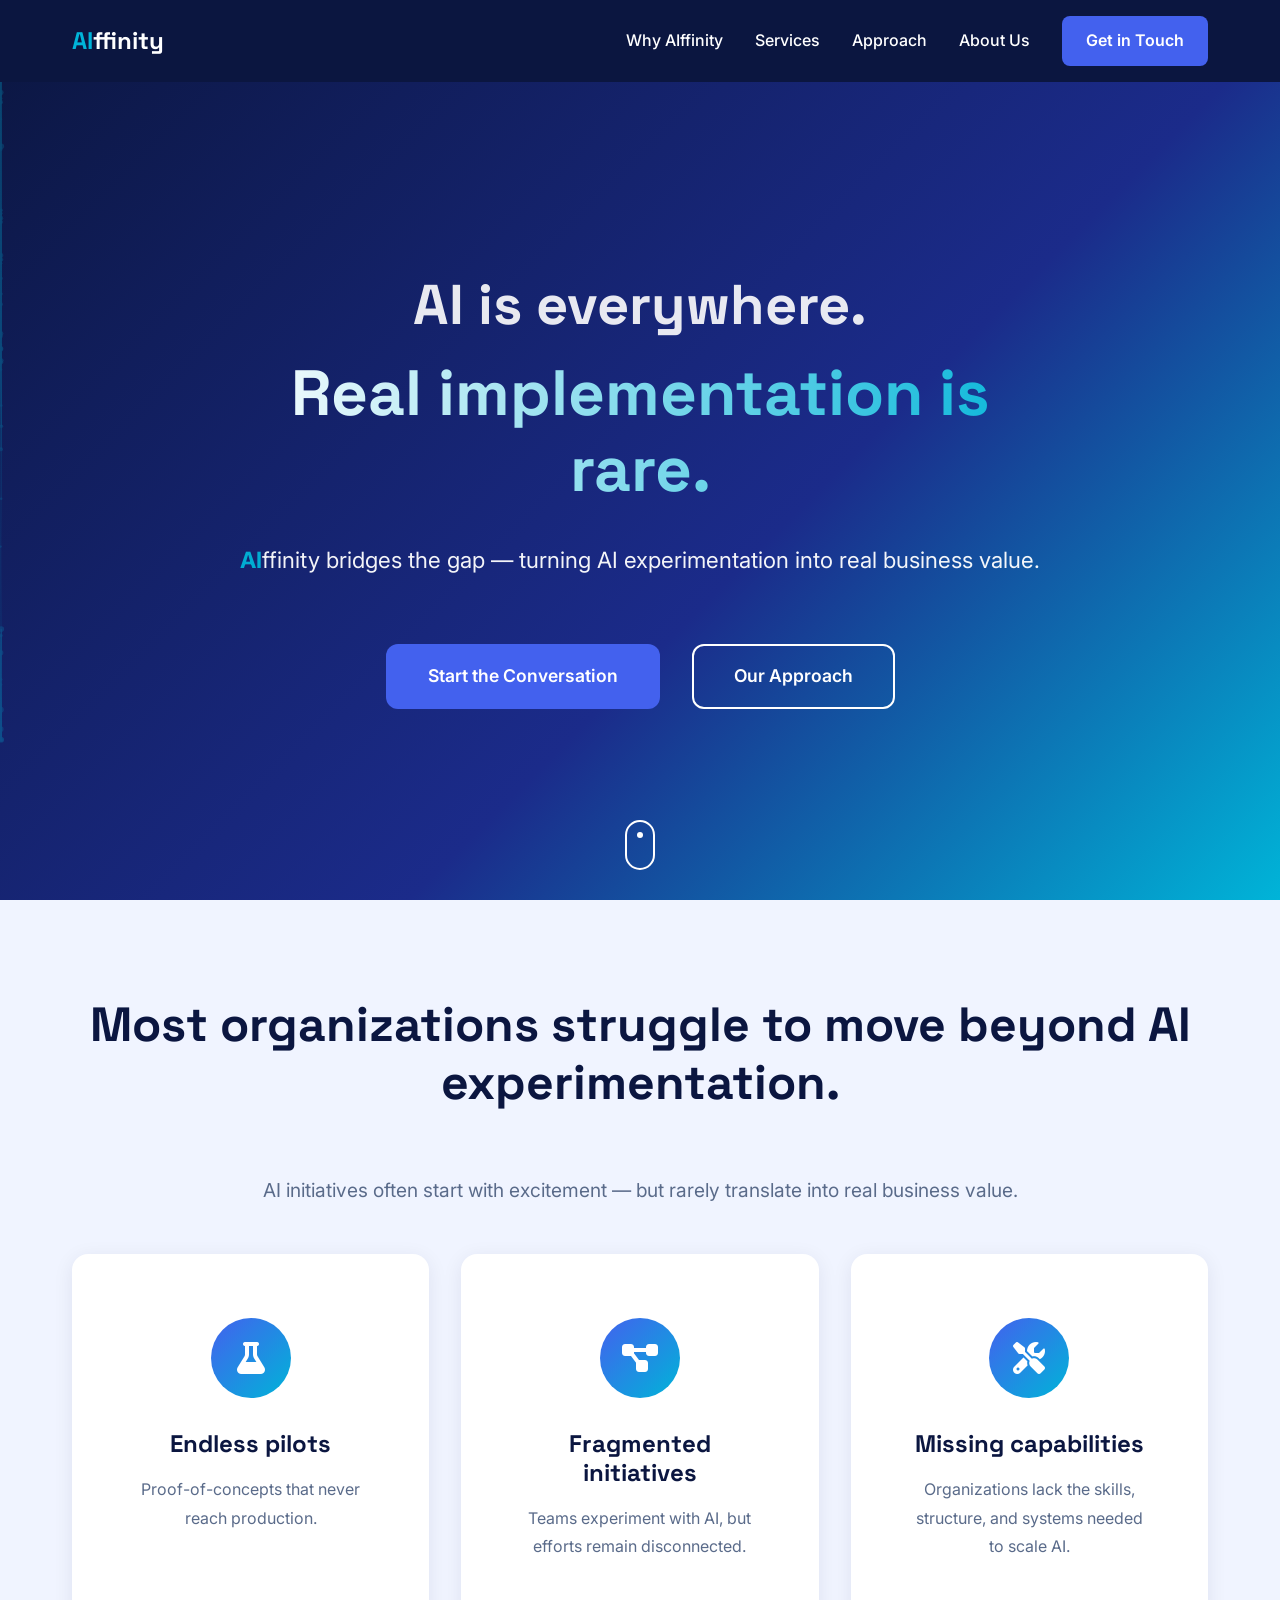
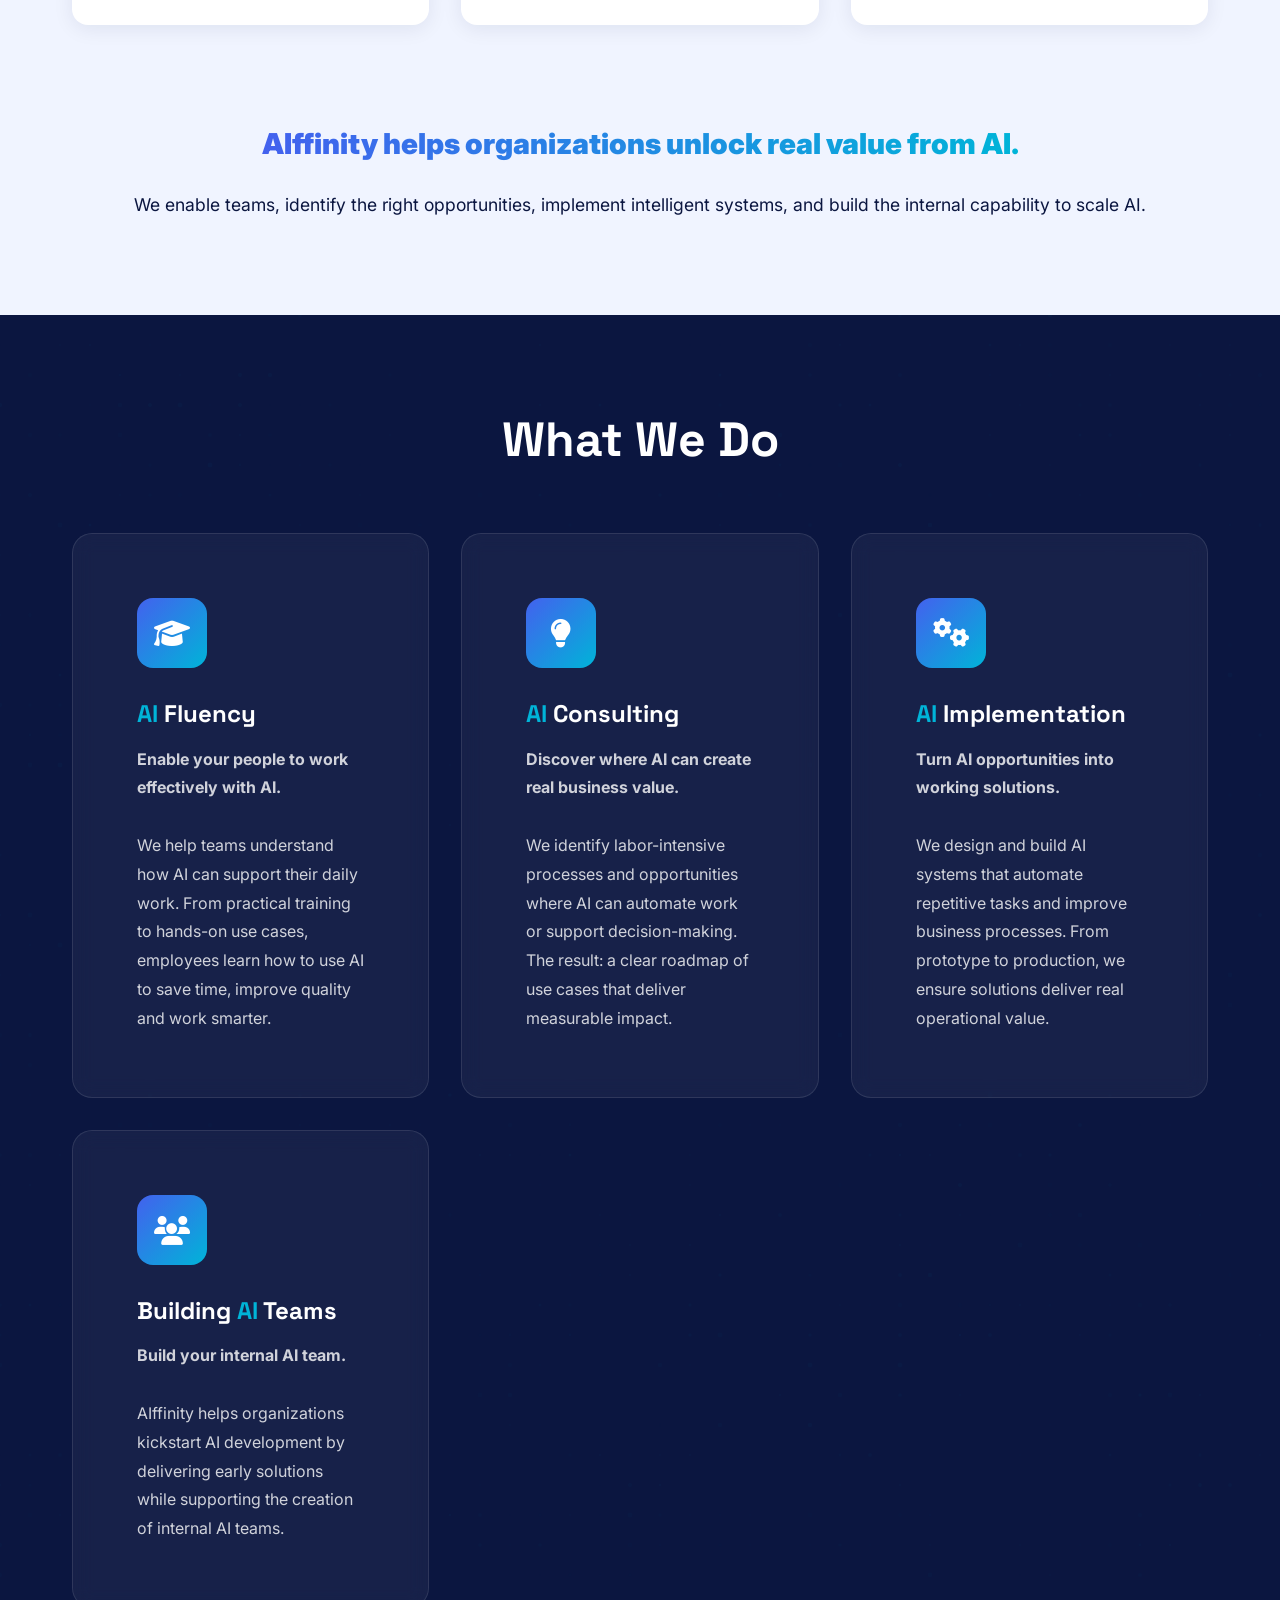
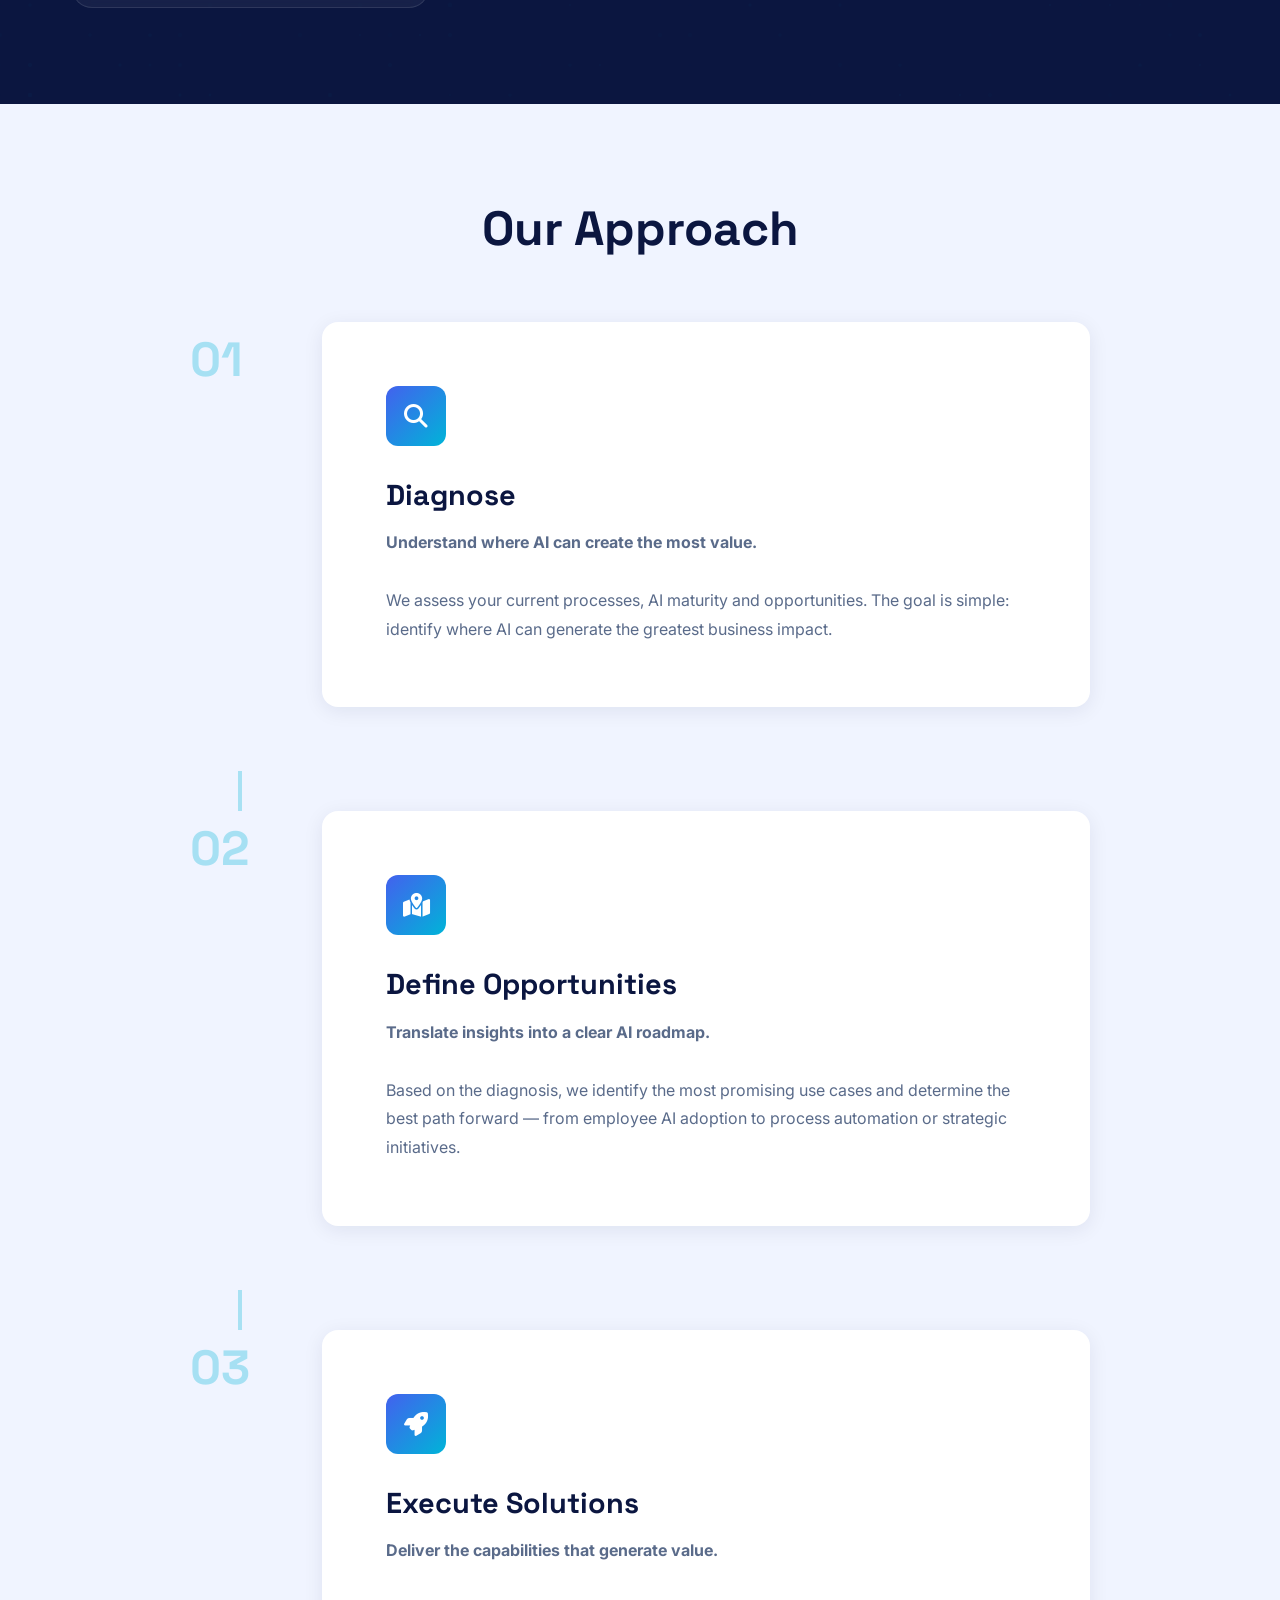
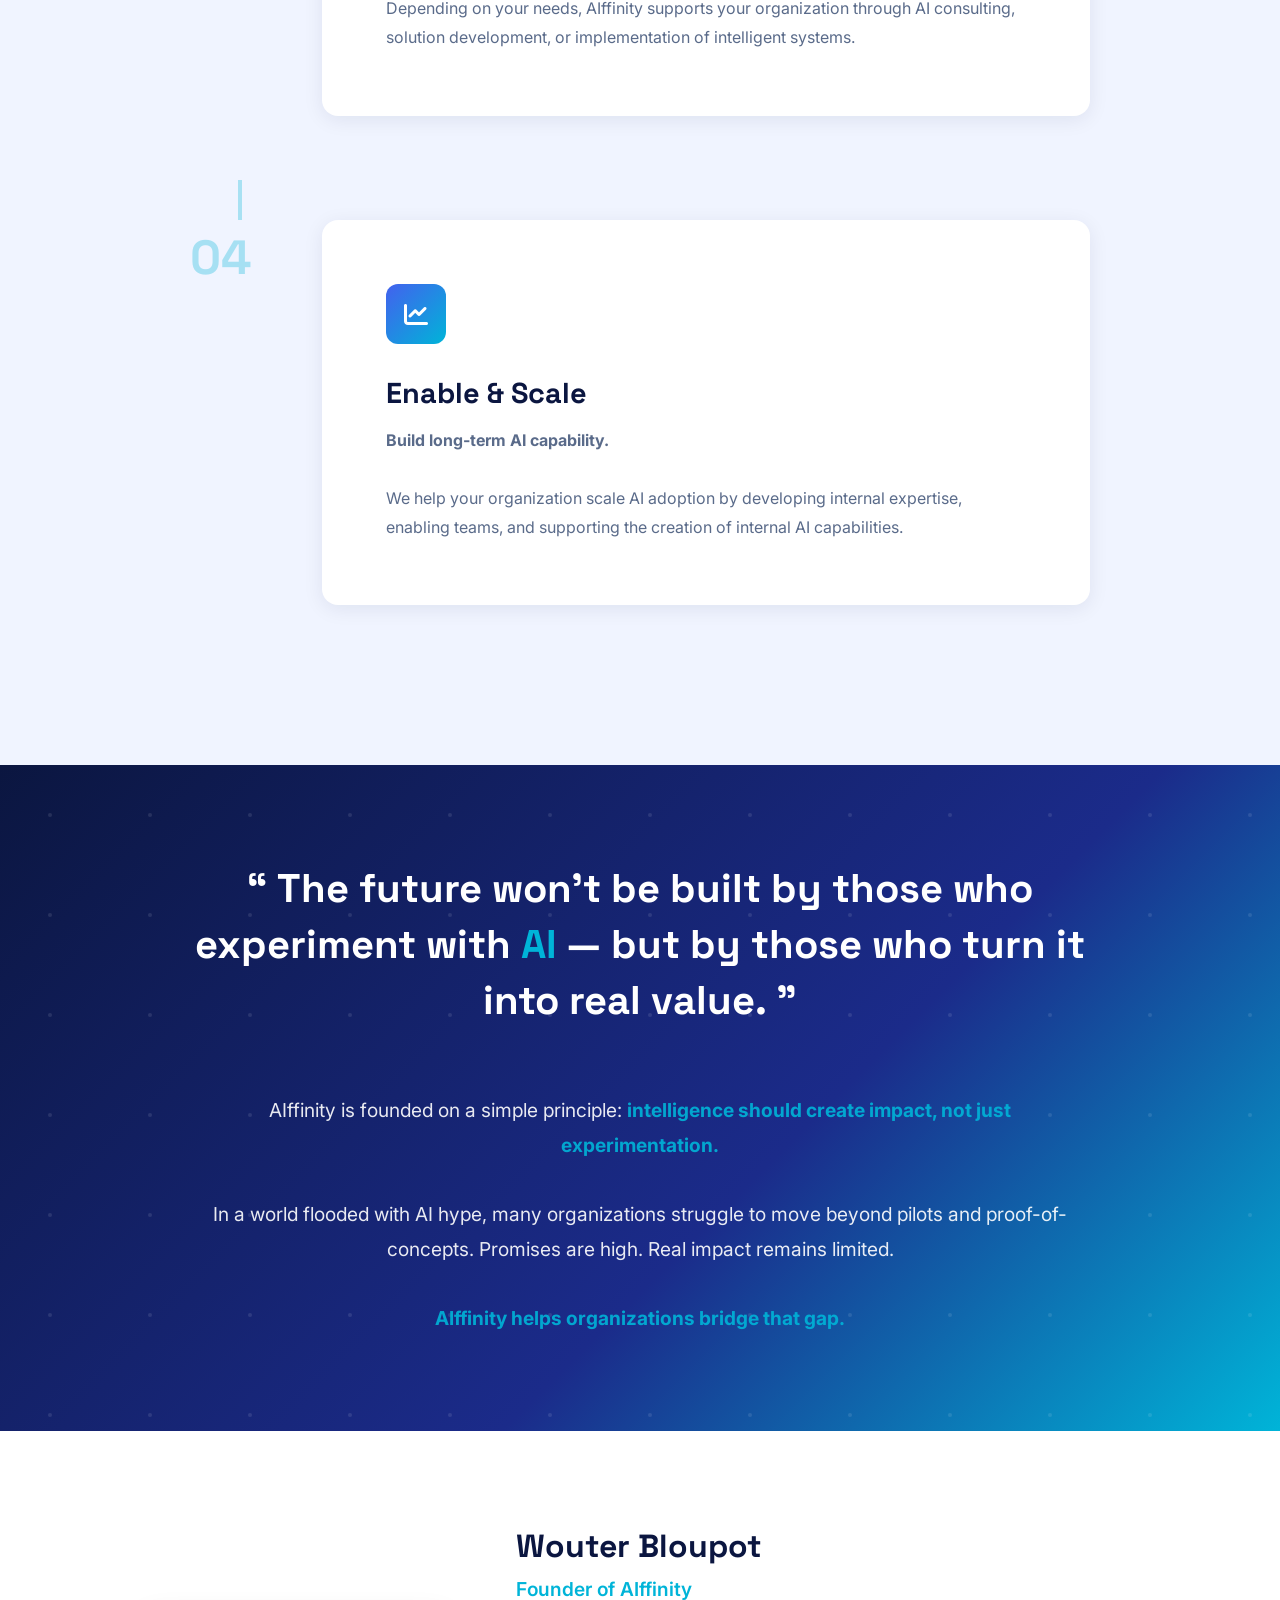
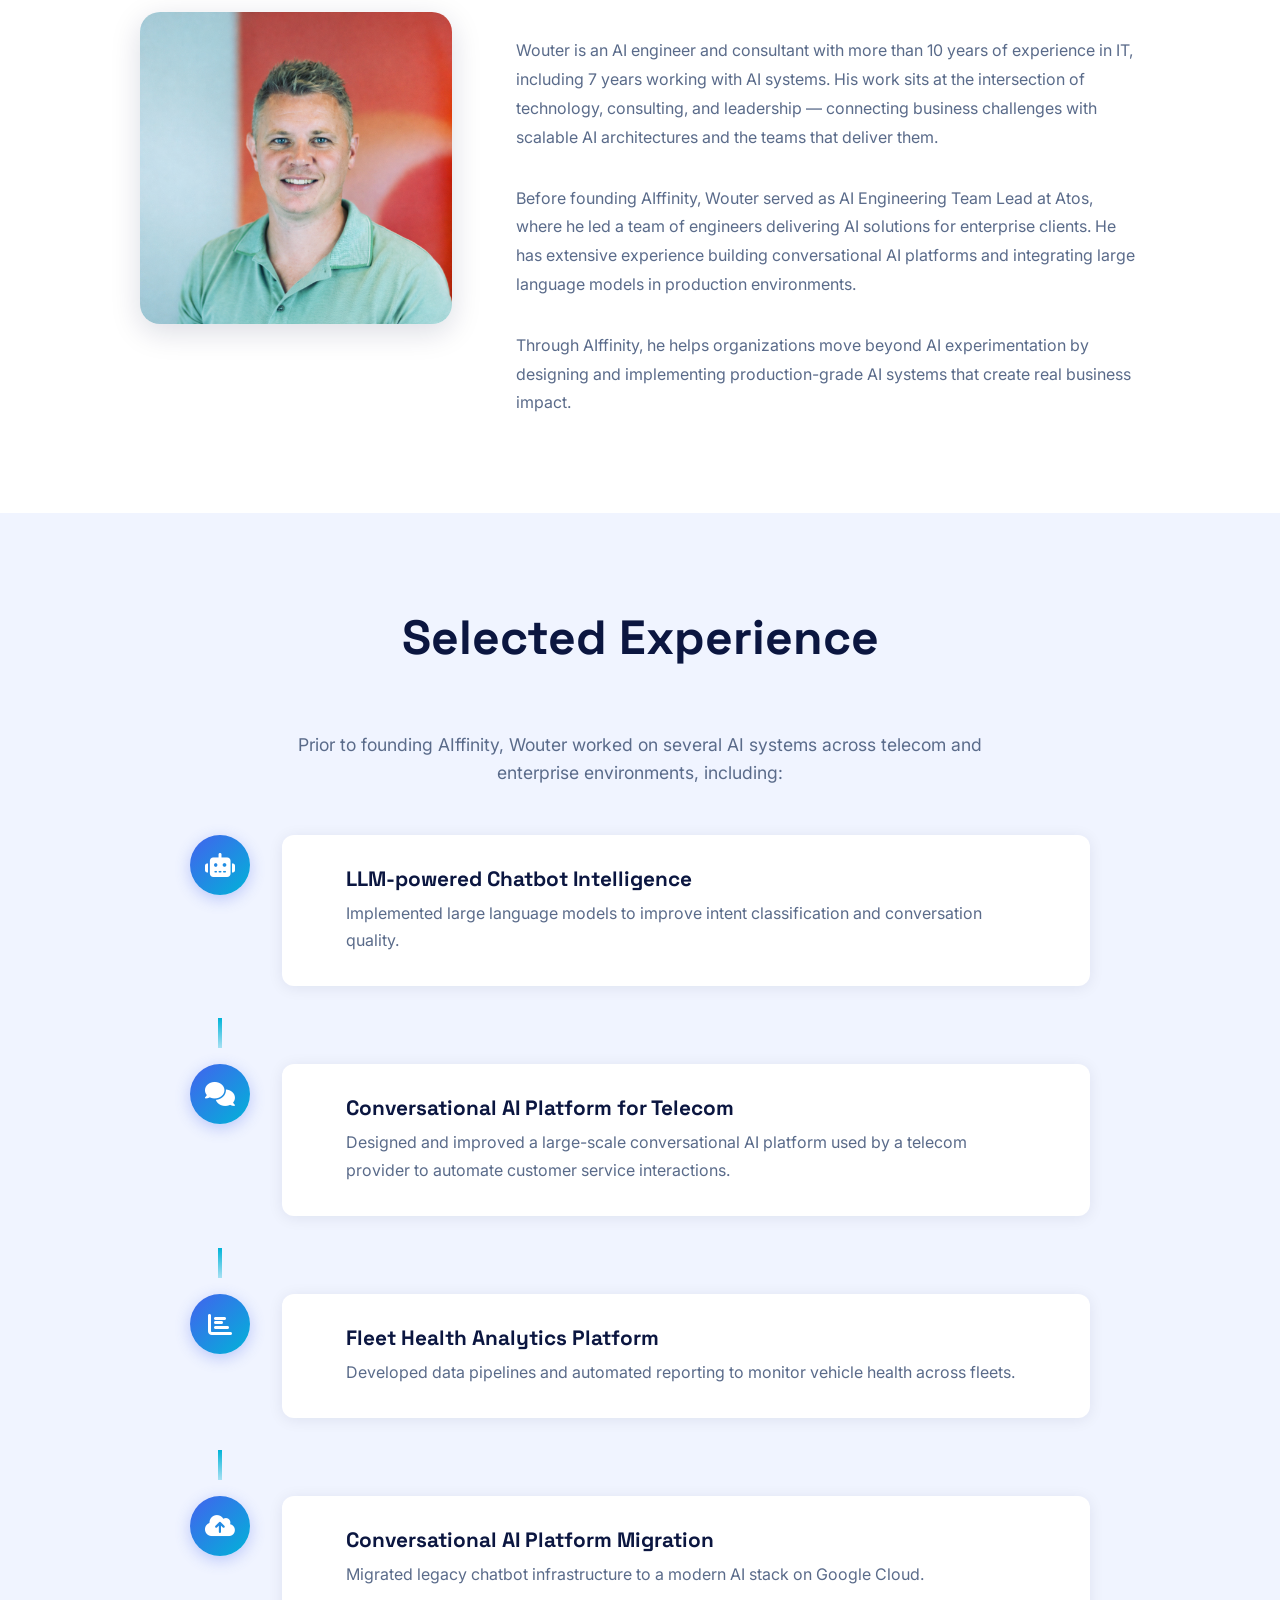
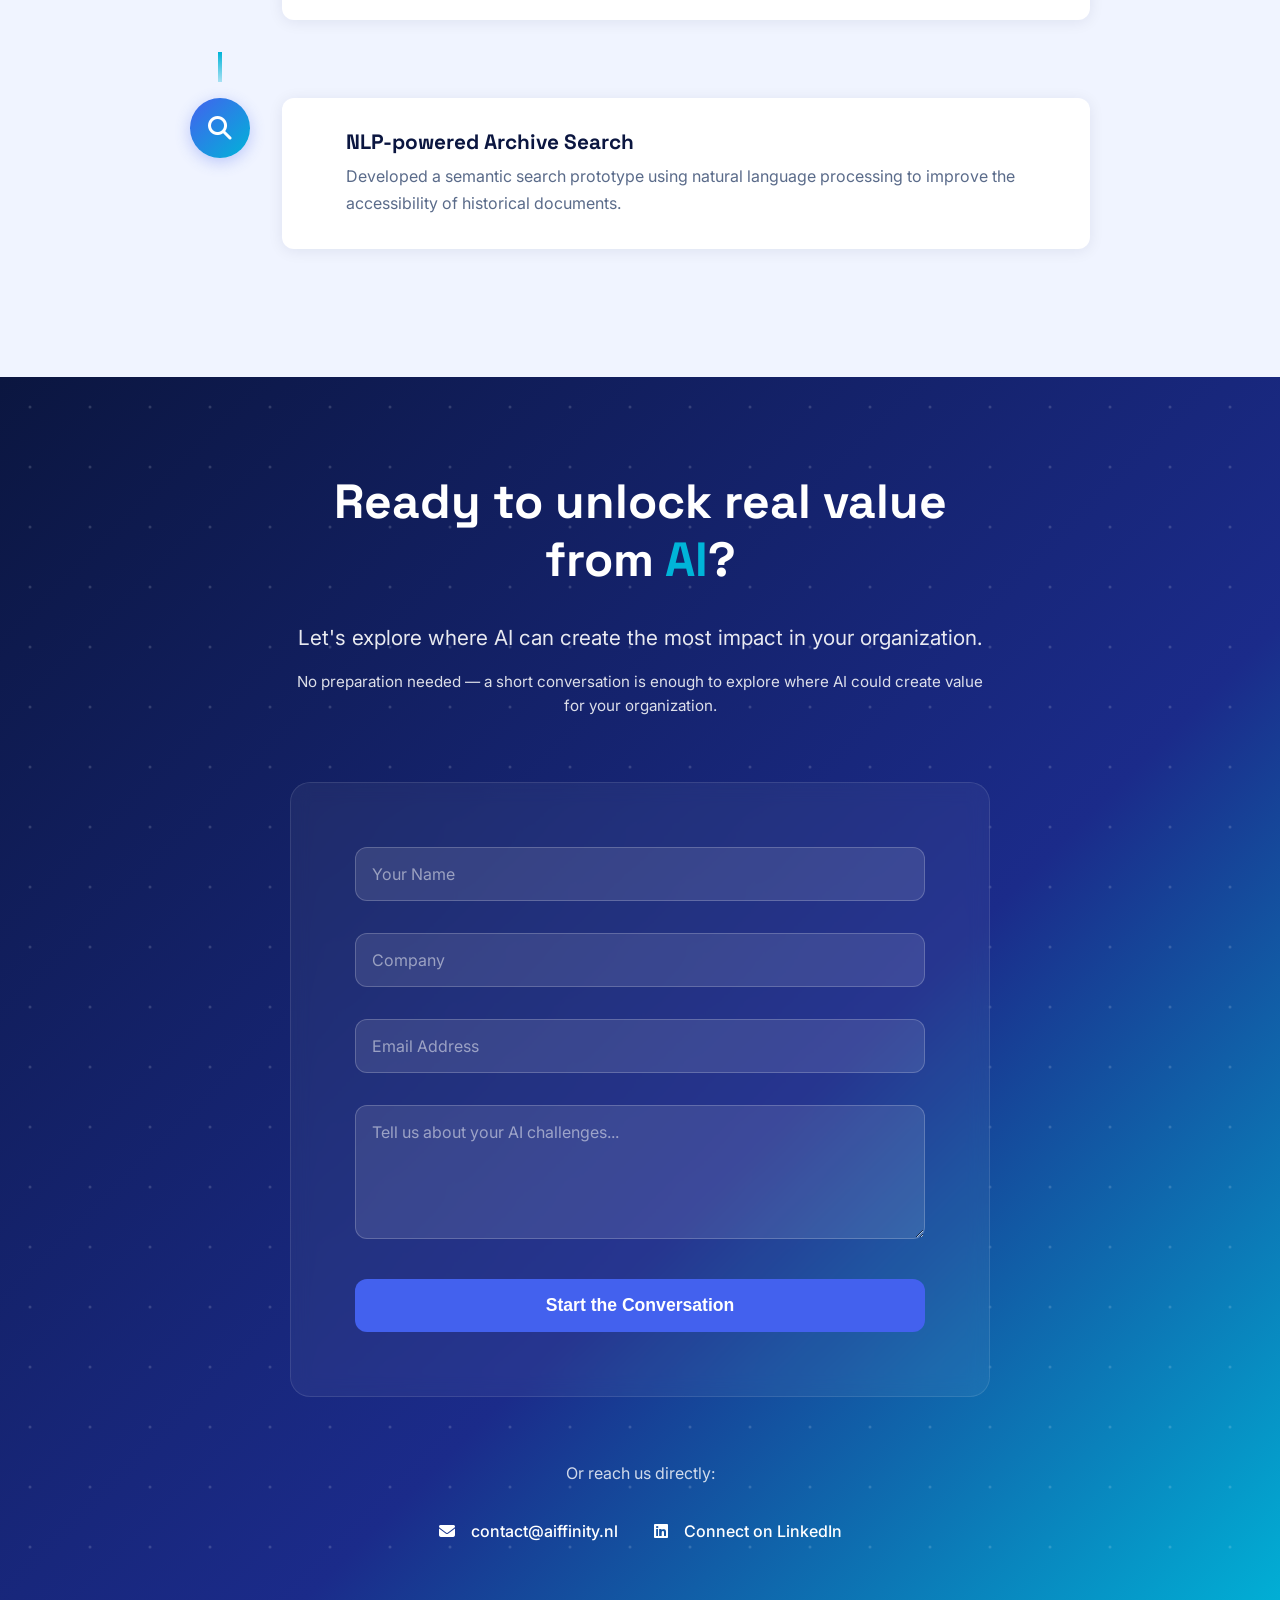
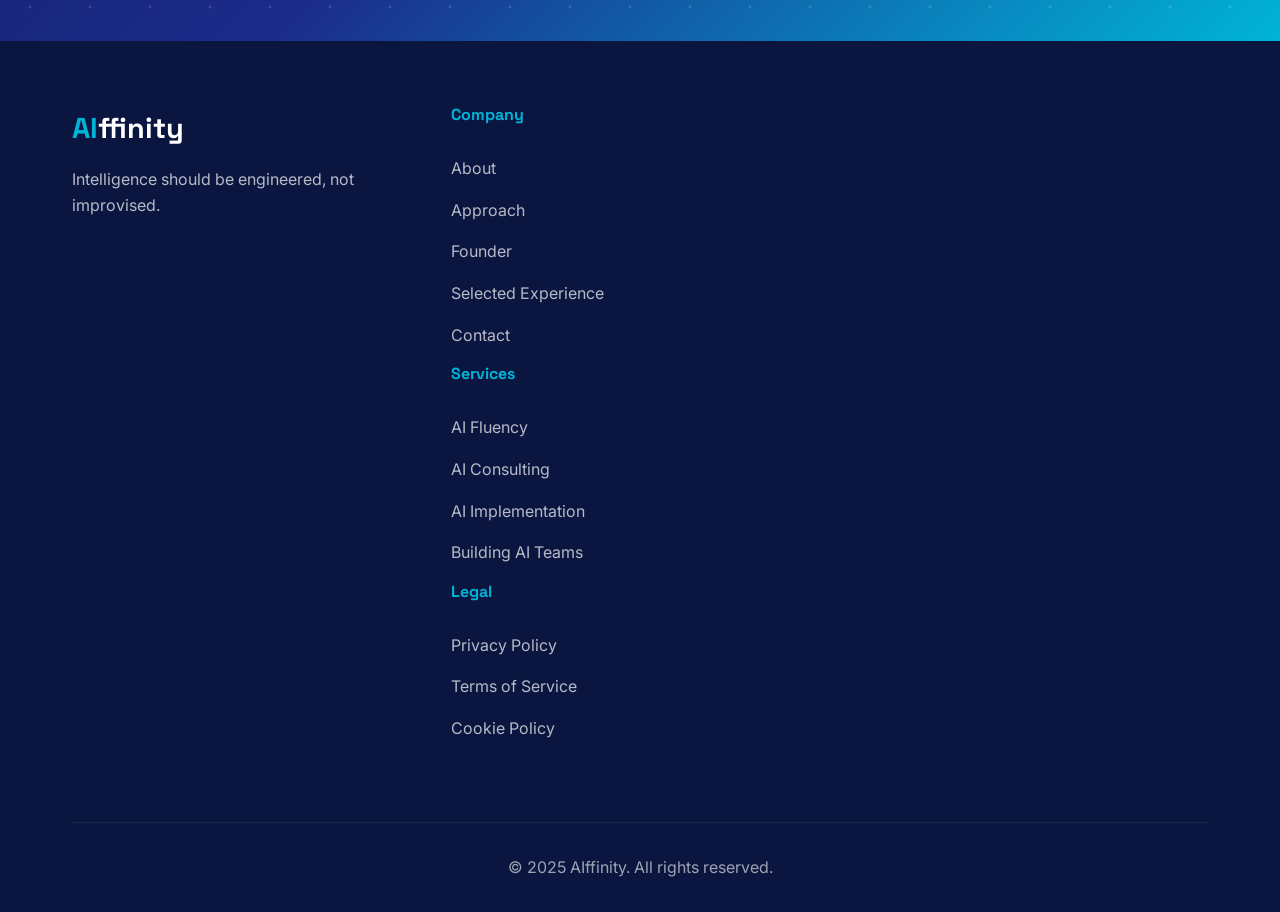
==== nl/index.html @ 8c0d022a "add multilingual support" ====
<!DOCTYPE html>
<html lang="nl">
<head>
    <meta charset="UTF-8">
    <meta name="viewport" content="width=device-width, initial-scale=1.0">
    <meta name="description" content="AIffinity - Organisaties helpen van AI-experimentatie naar echte bedrijfswaarde. Diepgaande engineering ontmoet architecturaal denken.">
    <title>AIffinity - Intelligentie Moet Worden Ontworpen</title>
    <link rel="stylesheet" href="../css/style.css">
    <link rel="preconnect" href="https://fonts.googleapis.com">
    <link rel="preconnect" href="https://fonts.gstatic.com" crossorigin>
    <link href="https://fonts.googleapis.com/css2?family=Inter:wght@300;400;500;600;700;900&family=Space+Grotesk:wght@400;500;600;700&display=swap" rel="stylesheet">
    <link rel="stylesheet" href="https://cdn.jsdelivr.net/npm/@fortawesome/fontawesome-free@6.4.0/css/all.min.css">
</head>
<body>
    <!-- Navigation -->
    <nav class="navbar" id="navbar">
        <div class="container">
            <div class="nav-content">
                <div class="logo">
                    <span class="logo-ai">AI</span><span class="logo-ffinity">ffinity</span>
                </div>
                <div class="nav-menu" id="navMenu">
                    <a href="#about" class="nav-link">Waarom AIffinity</a>
                    <a href="#services" class="nav-link">Diensten</a>
                    <a href="#approach" class="nav-link">Aanpak</a>
                    <a href="#founder" class="nav-link">Over Ons</a>
                    <a href="#contact" class="nav-cta">Neem Contact Op</a>
                </div>
                <div class="language-toggle">
                    <button class="lang-btn active" data-lang="nl">NL</button>
                    <button class="lang-btn" data-lang="en">EN</button>
                </div>
                <button class="mobile-menu-toggle" id="mobileMenuToggle">
                    <span></span>
                    <span></span>
                    <span></span>
                </button>
            </div>
        </div>
    </nav>

    <!-- Hero Section -->
    <section class="hero" id="hero">
        <div class="hero-background">
            <svg class="neural-network" id="neuralNetwork"></svg>
        </div>
        <div class="container">
            <div class="hero-content fade-in">
                <h1 class="hero-title">
                    <span class="hero-line-1">AI is overal.</span>
                    <span class="hero-line-2">Echte implementatie is zeldzaam.</span>
                </h1>
                <p class="hero-subtitle">
                    <span class="logo-ai">AI</span>ffinity overbrugt de kloof — van AI-experimenten naar echte bedrijfswaarde.
                </p>
                <div class="hero-ctas">
                    <a href="#contact" class="btn-primary">Start het Gesprek</a>
                    <a href="#approach" class="btn-secondary">Onze Aanpak</a>
                </div>
            </div>
        </div>
        <div class="scroll-indicator">
            <div class="scroll-arrow"></div>
        </div>
    </section>

    <!-- Problem Statement Section -->
    <section class="problem-section" id="about">
        <div class="container">
            <h2 class="section-title">De meeste organisaties worstelen om verder te komen dan AI-experimentatie.</h2>
            <p style="text-align: center; font-size: 1.2rem; color: var(--color-text-secondary); margin-bottom: 3rem; max-width: 800px; margin-left: auto; margin-right: auto;">AI-initiatieven beginnen vaak met enthousiasme — maar vertalen zelden naar echte bedrijfswaarde.</p>
            <div class="problem-grid">
                <div class="problem-card fade-in-up">
                    <div class="problem-icon">
                        <i class="fas fa-flask"></i>
                    </div>
                    <h3>Eindeloze pilots</h3>
                    <p>Proof-of-concepts die nooit in productie komen.</p>
                </div>
                <div class="problem-card fade-in-up">
                    <div class="problem-icon">
                        <i class="fas fa-project-diagram"></i>
                    </div>
                    <h3>Gefragmenteerde initiatieven</h3>
                    <p>Teams experimenteren met AI, maar inspanningen blijven los van elkaar staan.</p>
                </div>
                <div class="problem-card fade-in-up">
                    <div class="problem-icon">
                        <i class="fas fa-tools"></i>
                    </div>
                    <h3>Ontbrekende capaciteiten</h3>
                    <p>Organisaties missen de vaardigheden, structuur en systemen die nodig zijn om AI op te schalen.</p>
                </div>
            </div>
            <div class="manifesto-statement">
                <p><strong>AIffinity helpt organisaties echte waarde uit AI halen.</strong></p>
                <p style="font-size: 1.1rem; margin-top: 1.5rem;">We maken teams vaardig, identificeren de juiste kansen, implementeren intelligente systemen, en bouwen de interne capaciteit om AI op te schalen.</p>
            </div>
        </div>
    </section>

    <!-- Services Section -->
    <section class="services-section" id="services">
        <div class="services-background">
            <svg class="services-pattern" id="servicesPattern"></svg>
        </div>
        <div class="container">
            <h2 class="section-title light">Wat We Doen</h2>
            <div class="services-grid">
                <div class="service-card glass-card fade-in-up">
                    <div class="service-icon">
                        <i class="fas fa-graduation-cap"></i>
                    </div>
                    <h3><span class="logo-ai">AI</span> Vaardigheid</h3>
                    <p><strong>Stel je mensen in staat effectief met AI te werken.</strong><br><br>We helpen teams begrijpen hoe AI hun dagelijks werk kan ondersteunen. Van praktische training tot hands-on use cases, medewerkers leren AI te gebruiken om tijd te besparen, kwaliteit te verbeteren en slimmer te werken.</p>
                </div>
                <div class="service-card glass-card fade-in-up">
                    <div class="service-icon">
                        <i class="fas fa-lightbulb"></i>
                    </div>
                    <h3><span class="logo-ai">AI</span> Consulting</h3>
                    <p><strong>Ontdek waar AI echte bedrijfswaarde kan creëren.</strong><br><br>We identificeren arbeidsintensieve processen en kansen waar AI werk kan automatiseren of besluitvorming kan ondersteunen. Het resultaat: een duidelijke roadmap van use cases die meetbare impact leveren.</p>
                </div>
                <div class="service-card glass-card fade-in-up">
                    <div class="service-icon">
                        <i class="fas fa-cogs"></i>
                    </div>
                    <h3><span class="logo-ai">AI</span> Implementatie</h3>
                    <p><strong>Zet AI-kansen om in werkende oplossingen.</strong><br><br>We ontwerpen en bouwen AI-systemen die repetitieve taken automatiseren en bedrijfsprocessen verbeteren. Van prototype tot productie, we zorgen dat oplossingen echte operationele waarde leveren.</p>
                </div>
                <div class="service-card glass-card fade-in-up">
                    <div class="service-icon">
                        <i class="fas fa-users"></i>
                    </div>
                    <h3><span class="logo-ai">AI</span>-teams Opbouwen</h3>
                    <p><strong>Bouw je interne AI-team.</strong><br><br>AIffinity helpt organisaties AI-ontwikkeling kickstarten door vroege oplossingen te leveren terwijl we de opbouw van interne AI-teams ondersteunen.</p>
                </div>
            </div>
        </div>
    </section>

    <!-- Approach Section -->
    <section class="approach-section" id="approach">
        <div class="container">
            <h2 class="section-title">Onze Aanpak</h2>
            <div class="approach-timeline">
                <div class="approach-step fade-in-up">
                    <div class="step-number">01</div>
                    <div class="step-content">
                        <div class="step-icon">
                            <i class="fas fa-search"></i>
                        </div>
                        <h3>Diagnose</h3>
                        <p><strong>Begrijp waar AI de meeste waarde kan creëren.</strong><br><br>We beoordelen je huidige processen, AI-volwassenheid en kansen. Het doel is simpel: identificeren waar AI de grootste bedrijfsimpact kan genereren.</p>
                    </div>
                </div>
                <div class="approach-connector"></div>
                <div class="approach-step fade-in-up">
                    <div class="step-number">02</div>
                    <div class="step-content">
                        <div class="step-icon">
                            <i class="fas fa-map-marked-alt"></i>
                        </div>
                        <h3>Kansen Definiëren</h3>
                        <p><strong>Vertaal inzichten naar een duidelijke AI-roadmap.</strong><br><br>Op basis van de diagnose identificeren we de meest veelbelovende use cases en bepalen we de beste weg vooruit — van AI-adoptie door medewerkers tot procesautomatisering of strategische initiatieven.</p>
                    </div>
                </div>
                <div class="approach-connector"></div>
                <div class="approach-step fade-in-up">
                    <div class="step-number">03</div>
                    <div class="step-content">
                        <div class="step-icon">
                            <i class="fas fa-rocket"></i>
                        </div>
                        <h3>Oplossingen Uitvoeren</h3>
                        <p><strong>Lever de capaciteiten die waarde genereren.</strong><br><br>Afhankelijk van je behoeften ondersteunt AIffinity je organisatie door AI-consulting, ontwikkeling van oplossingen, of implementatie van intelligente systemen.</p>
                    </div>
                </div>
                <div class="approach-connector"></div>
                <div class="approach-step fade-in-up">
                    <div class="step-number">04</div>
                    <div class="step-content">
                        <div class="step-icon">
                            <i class="fas fa-chart-line"></i>
                        </div>
                        <h3>Mogelijk Maken & Opschalen</h3>
                        <p><strong>Bouw langetermijn AI-capaciteit.</strong><br><br>We helpen je organisatie AI-adoptie op te schalen door interne expertise te ontwikkelen, teams te enablen, en de opbouw van interne AI-capaciteiten te ondersteunen.</p>
                    </div>
                </div>
            </div>
        </div>
    </section>

    <!-- Manifesto Section -->
    <section class="manifesto-section">
        <div class="manifesto-background"></div>
        <div class="container">
            <div class="manifesto-content fade-in">
                <blockquote class="manifesto-quote">
                    De toekomst wordt niet gebouwd door wie experimenteert met <span class="logo-ai">AI</span> — maar door wie het omzet in echte waarde.
                </blockquote>
                <p class="manifesto-text">
                    AIffinity is gebaseerd op een simpel principe: <strong>intelligentie moet impact creëren, niet alleen experimentatie.</strong><br><br>
                    In een wereld overspoeld met AI-hype, worstelen veel organisaties om verder te komen dan pilots en proof-of-concepts. Beloftes zijn hoog. Echte impact blijft beperkt.<br><br>
                    <strong>AIffinity helpt organisaties die kloof te overbruggen.</strong>
                </p>
            </div>
        </div>
    </section>

    <!-- Founder Section -->
    <section class="founder-section" id="founder">
        <div class="container">
            <div class="founder-content">
                <div class="founder-image fade-in-up">
                    <img src="../images/wouter-bloupot.png" alt="Wouter Bloupot - Oprichter van AIffinity">
                </div>
                <div class="founder-bio fade-in-up">
                    <h3>Wouter Bloupot</h3>
                    <p class="founder-title">Oprichter van AIffinity</p>
                    <p class="founder-description">
                        Wouter is een AI-engineer en consultant met meer dan 10 jaar ervaring in IT, waarvan 7 jaar werken met AI-systemen. Zijn werk bevindt zich op het snijvlak van technologie, consulting en leiderschap — het verbinden van zakelijke uitdagingen met schaalbare AI-architecturen en de teams die deze leveren.
                    </p>
                    <p class="founder-description">
                        Voordat hij AIffinity oprichtte, was Wouter AI Engineering Team Lead bij Atos, waar hij een team van engineers leidde die AI-oplossingen leverden voor enterprise klanten. Hij heeft uitgebreide ervaring met het bouwen van conversational AI-platforms en het integreren van large language models in productieomgevingen.
                    </p>
                    <p class="founder-description">
                        Via AIffinity helpt hij organisaties verder te komen dan AI-experimentatie door production-grade AI-systemen te ontwerpen en implementeren die echte bedrijfsimpact creëren.
                    </p>
                </div>
            </div>
        </div>
    </section>

    <!-- Experience Section -->
    <section class="experience-section" id="experience">
        <div class="container">
            <h2 class="section-title">Geselecteerde Ervaring</h2>
            <p style="text-align: center; font-size: 1.1rem; color: var(--color-text-secondary); margin-bottom: 3rem; max-width: 700px; margin-left: auto; margin-right: auto;">Voordat hij AIffinity oprichtte, werkte Wouter aan verschillende AI-systemen in telecom en enterprise omgevingen, waaronder:</p>
            <div class="experience-timeline">
                <div class="experience-item fade-in-up">
                    <div class="experience-icon">
                        <i class="fas fa-robot"></i>
                    </div>
                    <div class="experience-content">
                        <h3>LLM-aangedreven Chatbot Intelligentie</h3>
                        <p>Implementatie van large language models om intent classificatie en gesprekskwaliteit te verbeteren.</p>
                    </div>
                </div>
                <div class="experience-connector"></div>
                <div class="experience-item fade-in-up">
                    <div class="experience-icon">
                        <i class="fas fa-comments"></i>
                    </div>
                    <div class="experience-content">
                        <h3>Conversational AI Platform voor Telecom</h3>
                        <p>Ontwerp en verbetering van een grootschalig conversational AI-platform gebruikt door een telecomprovider om klantenservice-interacties te automatiseren.</p>
                    </div>
                </div>
                <div class="experience-connector"></div>
                <div class="experience-item fade-in-up">
                    <div class="experience-icon">
                        <i class="fas fa-chart-bar"></i>
                    </div>
                    <div class="experience-content">
                        <h3>Fleet Health Analytics Platform</h3>
                        <p>Ontwikkeling van data pipelines en geautomatiseerde rapportage om voertuigconditie te monitoren over wagenparken.</p>
                    </div>
                </div>
                <div class="experience-connector"></div>
                <div class="experience-item fade-in-up">
                    <div class="experience-icon">
                        <i class="fas fa-cloud-upload-alt"></i>
                    </div>
                    <div class="experience-content">
                        <h3>Conversational AI Platform Migratie</h3>
                        <p>Migratie van legacy chatbot infrastructuur naar een moderne AI-stack op Google Cloud.</p>
                    </div>
                </div>
                <div class="experience-connector"></div>
                <div class="experience-item fade-in-up">
                    <div class="experience-icon">
                        <i class="fas fa-search"></i>
                    </div>
                    <div class="experience-content">
                        <h3>NLP-aangedreven Archief Zoeken</h3>
                        <p>Ontwikkeling van een semantisch zoek prototype met natural language processing om de toegankelijkheid van historische documenten te verbeteren.</p>
                    </div>
                </div>
            </div>
        </div>
    </section>

    <!-- Case Studies Section - COMMENTED OUT FOR NOW -->
    <!-- To reactivate: Remove the comment tags around this section
    <section class="case-studies-section" id="case-studies">
        <div class="container">
            <h2 class="section-title">Built for Impact</h2>
            <div class="case-studies-grid">
                <div class="case-study-card fade-in-up">
                    <div class="case-tag">Financial Services</div>
                    <h3>From Manual to Intelligent</h3>
                    <p>Replaced fragmented RPA pilots with a unified AI architecture for document processing and fraud detection.</p>
                    <div class="case-metric">
                        <span class="metric-number">87%</span>
                        <span class="metric-label">Reduction in manual processing</span>
                    </div>
                    <a href="#contact" class="case-link">Read More <i class="fas fa-arrow-right"></i></a>
                </div>
                <div class="case-study-card fade-in-up">
                    <div class="case-tag">Healthcare</div>
                    <h3>Production-Ready Diagnostics</h3>
                    <p>Built compliant AI diagnostic system with HIPAA-aligned governance framework and real-time inference pipeline.</p>
                    <div class="case-metric">
                        <span class="metric-number">4 months</span>
                        <span class="metric-label">From prototype to production</span>
                    </div>
                    <a href="#contact" class="case-link">Read More <i class="fas fa-arrow-right"></i></a>
                </div>
                <div class="case-study-card fade-in-up">
                    <div class="case-tag">Logistics</div>
                    <h3>Scalable Route Optimization</h3>
                    <p>Designed and deployed ML-powered logistics platform processing 2M+ routes daily with real-time adaptation.</p>
                    <div class="case-metric">
                        <span class="metric-number">31%</span>
                        <span class="metric-label">Improvement in delivery efficiency</span>
                    </div>
                    <a href="#contact" class="case-link">Read More <i class="fas fa-arrow-right"></i></a>
                </div>
            </div>
        </div>
    </section>
    -->

    <!-- Contact Section -->
    <section class="contact-section" id="contact">
        <div class="contact-background"></div>
        <div class="container">
            <div class="contact-content">
                <div class="contact-text fade-in">
                    <h2>Klaar om echte waarde uit <span class="logo-ai">AI</span> te halen?</h2>
                    <p>Laten we verkennen waar AI de meeste impact kan creëren in jouw organisatie.</p>
                    <p style="font-size: 0.95rem; opacity: 0.85; margin-top: 1rem;">Geen voorbereiding nodig — een kort gesprek is genoeg om te verkennen waar AI waarde kan creëren voor jouw organisatie.</p>
                </div>
                <form class="contact-form fade-in-up" name="contact" method="POST" data-netlify="true" netlify-honeypot="bot-field">
                    <input type="hidden" name="form-name" value="contact">
                    <!-- Honeypot field for spam protection -->
                    <p style="display: none;">
                        <label>Don't fill this out if you're human: <input name="bot-field" /></label>
                    </p>
                    <div class="form-group">
                        <input type="text" id="name" name="name" placeholder="Jouw Naam" required>
                    </div>
                    <div class="form-group">
                        <input type="text" id="company" name="company" placeholder="Bedrijf" required>
                    </div>
                    <div class="form-group">
                        <input type="email" id="email" name="email" placeholder="E-mailadres" required>
                    </div>
                    <div class="form-group">
                        <textarea id="message" name="message" rows="5" placeholder="Vertel ons over je AI-uitdagingen..." required></textarea>
                    </div>
                    <button type="submit" class="btn-primary">Start het Gesprek</button>
                </form>
                <div class="contact-alternative">
                    <p>Of neem direct contact op:</p>
                    <a href="mailto:contact@aiffinity.nl" class="contact-email">
                        <i class="fas fa-envelope"></i> contact@aiffinity.nl
                    </a>
                    <a href="https://linkedin.com" target="_blank" class="contact-linkedin">
                        <i class="fab fa-linkedin"></i> Verbind op LinkedIn
                    </a>
                </div>
            </div>
        </div>
    </section>

    <!-- Footer -->
    <footer class="footer">
        <div class="container">
            <div class="footer-content">
                <div class="footer-brand">
                    <div class="logo footer-logo">
                        <span class="logo-ai">AI</span><span class="logo-ffinity">ffinity</span>
                    </div>
                    <p class="footer-tagline">Intelligentie moet worden ontworpen, niet geïmproviseerd.</p>
                </div>
                <div class="footer-links">
                    <div class="footer-column">
                        <h4>Bedrijf</h4>
                        <a href="#about">Over</a>
                        <a href="#approach">Aanpak</a>
                        <a href="#founder">Oprichter</a>
                        <a href="#experience">Geselecteerde Ervaring</a>
                        <a href="#contact">Contact</a>
                    </div>
                    <div class="footer-column">
                        <h4>Diensten</h4>
                        <a href="#services">AI Vaardigheid</a>
                        <a href="#services">AI Consulting</a>
                        <a href="#services">AI Implementatie</a>
                        <a href="#services">AI-teams Opbouwen</a>
                    </div>
                    <div class="footer-column">
                        <h4>Juridisch</h4>
                        <a href="#">Privacybeleid</a>
                        <a href="#">Algemene Voorwaarden</a>
                        <a href="#">Cookiebeleid</a>
                    </div>
                </div>
            </div>
            <div class="footer-bottom">
                <p>&copy; 2025 AIffinity. Alle rechten voorbehouden.</p>
            </div>
        </div>
    </footer>

    <script src="../js/main.js"></script>
    <script src="../js/language-switcher.js"></script>
</body>
</html>
---- css/style.css ----
/* ===================================
   AIffinity Brand Website Stylesheet
   =================================== */

/* === CSS Variables === */
:root {
    /* Brand Colors */
    --color-primary-dark: #0B1640;
    --color-primary-accent: #4361EE;
    --color-secondary-accent: #00B4D8;
    --color-light-bg: #F0F4FF;
    --color-cool-grey: #E9ECEF;
    --color-text-secondary: #5A6B8A;
    --color-white: #FFFFFF;
    
    /* Typography */
    --font-heading: 'Space Grotesk', 'Inter', sans-serif;
    --font-body: 'Inter', sans-serif;
    
    /* Spacing */
    --spacing-xs: 0.5rem;
    --spacing-sm: 1rem;
    --spacing-md: 2rem;
    --spacing-lg: 4rem;
    --spacing-xl: 6rem;
    
    /* Transitions */
    --transition-fast: 0.2s ease;
    --transition-medium: 0.4s ease;
    --transition-slow: 0.6s ease;
}

/* === Reset & Base Styles === */
* {
    margin: 0;
    padding: 0;
    box-sizing: border-box;
}

html {
    scroll-behavior: smooth;
}

body {
    font-family: var(--font-body);
    color: var(--color-primary-dark);
    line-height: 1.6;
    overflow-x: hidden;
}

.container {
    max-width: 1200px;
    margin: 0 auto;
    padding: 0 var(--spacing-md);
}

/* === Typography === */
h1, h2, h3, h4, h5, h6 {
    font-family: var(--font-heading);
    font-weight: 700;
    line-height: 1.2;
}

.section-title {
    font-size: 3rem;
    text-align: center;
    margin-bottom: var(--spacing-lg);
    font-weight: 700;
}

.section-title.light {
    color: var(--color-white);
}

.logo-ai {
    color: var(--color-secondary-accent);
    font-weight: 700;
}

.logo-ffinity {
    color: var(--color-white);
    font-weight: 700;
}

/* === Navigation === */
.navbar {
    position: fixed;
    top: 0;
    left: 0;
    right: 0;
    background: var(--color-primary-dark);
    z-index: 1000;
    padding: var(--spacing-sm) 0;
    backdrop-filter: blur(10px);
    transition: all var(--transition-medium);
}

.navbar.scrolled {
    box-shadow: 0 4px 20px rgba(0, 0, 0, 0.3);
}

.nav-content {
    display: flex;
    justify-content: space-between;
    align-items: center;
}

.logo {
    font-size: 1.5rem;
    font-weight: 700;
    font-family: var(--font-heading);
}

.nav-menu {
    display: flex;
    align-items: center;
    gap: var(--spacing-md);
}

.nav-link {
    color: var(--color-white);
    text-decoration: none;
    font-weight: 500;
    transition: color var(--transition-fast);
    position: relative;
}

.nav-link::after {
    content: '';
    position: absolute;
    bottom: -5px;
    left: 0;
    width: 0;
    height: 2px;
    background: var(--color-secondary-accent);
    transition: width var(--transition-fast);
}

.nav-link:hover {
    color: var(--color-secondary-accent);
}

.nav-link:hover::after {
    width: 100%;
}

.nav-cta {
    background: var(--color-primary-accent);
    color: var(--color-white);
    padding: 0.75rem 1.5rem;
    border-radius: 8px;
    text-decoration: none;
    font-weight: 600;
    transition: all var(--transition-fast);
}

.nav-cta:hover {
    background: var(--color-secondary-accent);
    transform: translateY(-2px);
    box-shadow: 0 8px 20px rgba(67, 97, 238, 0.4);
}

.mobile-menu-toggle {
    display: none;
    flex-direction: column;
    background: none;
    border: none;
    cursor: pointer;
    gap: 5px;
}

.mobile-menu-toggle span {
    width: 25px;
    height: 3px;
    background: var(--color-white);
    transition: all var(--transition-fast);
}

/* === Language Toggle === */
.language-toggle {
    display: flex;
    gap: 0.5rem;
    align-items: center;
    background: rgba(255, 255, 255, 0.1);
    padding: 0.25rem;
    border-radius: 8px;
    margin-left: var(--spacing-md);
}

.lang-btn {
    background: transparent;
    border: none;
    color: rgba(255, 255, 255, 0.6);
    font-weight: 600;
    font-size: 0.9rem;
    padding: 0.4rem 0.8rem;
    border-radius: 6px;
    cursor: pointer;
    transition: all var(--transition-fast);
    font-family: var(--font-body);
}

.lang-btn:hover {
    color: var(--color-white);
    background: rgba(255, 255, 255, 0.1);
}

.lang-btn.active {
    background: var(--color-secondary-accent);
    color: var(--color-white);
}

/* === Hero Section === */
.hero {
    position: relative;
    min-height: 100vh;
    display: flex;
    align-items: center;
    justify-content: center;
    background: linear-gradient(135deg, #0B1640 0%, #1B2B8A 60%, #00B4D8 100%);
    padding-top: 80px;
    overflow: hidden;
}

.hero-background {
    position: absolute;
    top: 0;
    left: 0;
    width: 100%;
    height: 100%;
    z-index: 1;
}

.neural-network {
    width: 100%;
    height: 100%;
    opacity: 0.3;
}

.hero-content {
    position: relative;
    z-index: 2;
    text-align: center;
    color: var(--color-white);
    max-width: 900px;
    padding: var(--spacing-md);
}

.hero-title {
    font-size: 4rem;
    margin-bottom: var(--spacing-md);
    font-weight: 900;
}

.hero-line-1 {
    display: block;
    font-size: 3.5rem;
    margin-bottom: var(--spacing-sm);
    opacity: 0.9;
}

.hero-line-2 {
    display: block;
    font-size: 4rem;
    background: linear-gradient(90deg, var(--color-white) 0%, var(--color-secondary-accent) 100%);
    -webkit-background-clip: text;
    -webkit-text-fill-color: transparent;
    background-clip: text;
}

.hero-subtitle {
    font-size: 1.4rem;
    margin-bottom: var(--spacing-lg);
    line-height: 1.8;
    opacity: 0.95;
}

.hero-ctas {
    display: flex;
    gap: var(--spacing-md);
    justify-content: center;
    flex-wrap: wrap;
}

.btn-primary {
    background: var(--color-primary-accent);
    color: var(--color-white);
    padding: 1rem 2.5rem;
    border-radius: 12px;
    text-decoration: none;
    font-weight: 600;
    font-size: 1.1rem;
    transition: all var(--transition-fast);
    display: inline-block;
    border: 2px solid transparent;
}

.btn-primary:hover {
    background: var(--color-secondary-accent);
    transform: translateY(-3px);
    box-shadow: 0 12px 30px rgba(0, 180, 216, 0.4);
}

.btn-secondary {
    background: transparent;
    color: var(--color-white);
    padding: 1rem 2.5rem;
    border-radius: 12px;
    text-decoration: none;
    font-weight: 600;
    font-size: 1.1rem;
    border: 2px solid var(--color-white);
    transition: all var(--transition-fast);
    display: inline-block;
}

.btn-secondary:hover {
    background: var(--color-white);
    color: var(--color-primary-dark);
    transform: translateY(-3px);
    box-shadow: 0 12px 30px rgba(255, 255, 255, 0.3);
}

.scroll-indicator {
    position: absolute;
    bottom: 30px;
    left: 50%;
    transform: translateX(-50%);
    z-index: 2;
}

.scroll-arrow {
    width: 30px;
    height: 50px;
    border: 2px solid var(--color-white);
    border-radius: 20px;
    position: relative;
}

.scroll-arrow::before {
    content: '';
    position: absolute;
    top: 10px;
    left: 50%;
    transform: translateX(-50%);
    width: 6px;
    height: 6px;
    background: var(--color-white);
    border-radius: 50%;
    animation: scrollDown 2s infinite;
}

@keyframes scrollDown {
    0% { top: 10px; opacity: 1; }
    100% { top: 30px; opacity: 0; }
}

/* === Problem Section === */
.problem-section {
    padding: var(--spacing-xl) 0;
    background: var(--color-light-bg);
}

.problem-grid {
    display: grid;
    grid-template-columns: repeat(auto-fit, minmax(300px, 1fr));
    gap: var(--spacing-md);
    margin-bottom: var(--spacing-lg);
}

.problem-card {
    background: var(--color-white);
    padding: var(--spacing-lg);
    border-radius: 16px;
    text-align: center;
    transition: all var(--transition-medium);
    box-shadow: 0 4px 20px rgba(11, 22, 64, 0.08);
}

.problem-card:hover {
    transform: translateY(-10px);
    box-shadow: 0 12px 40px rgba(11, 22, 64, 0.15);
}

.problem-icon {
    width: 80px;
    height: 80px;
    margin: 0 auto var(--spacing-md);
    background: linear-gradient(135deg, var(--color-primary-accent) 0%, var(--color-secondary-accent) 100%);
    border-radius: 50%;
    display: flex;
    align-items: center;
    justify-content: center;
    font-size: 2rem;
    color: var(--color-white);
}

.problem-card h3 {
    font-size: 1.5rem;
    margin-bottom: var(--spacing-sm);
    color: var(--color-primary-dark);
}

.problem-card p {
    color: var(--color-text-secondary);
    line-height: 1.8;
}

.manifesto-statement {
    text-align: center;
    margin-top: var(--spacing-xl);
}

.manifesto-statement p {
    font-size: 1.8rem;
    color: var(--color-primary-dark);
    font-weight: 400;
}

.manifesto-statement strong {
    font-weight: 900;
    background: linear-gradient(90deg, var(--color-primary-accent) 0%, var(--color-secondary-accent) 100%);
    -webkit-background-clip: text;
    -webkit-text-fill-color: transparent;
    background-clip: text;
}

/* === Services Section === */
.services-section {
    position: relative;
    padding: var(--spacing-xl) 0;
    background: var(--color-primary-dark);
    overflow: hidden;
}

.services-background {
    position: absolute;
    top: 0;
    left: 0;
    width: 100%;
    height: 100%;
    z-index: 1;
}

.services-pattern {
    width: 100%;
    height: 100%;
    opacity: 0.1;
}

.services-grid {
    position: relative;
    z-index: 2;
    display: grid;
    grid-template-columns: repeat(auto-fit, minmax(280px, 1fr));
    gap: var(--spacing-md);
}

.glass-card {
    background: rgba(255, 255, 255, 0.05);
    backdrop-filter: blur(10px);
    border: 1px solid rgba(255, 255, 255, 0.1);
    border-radius: 20px;
    padding: var(--spacing-lg);
    transition: all var(--transition-medium);
}

.glass-card:hover {
    background: rgba(255, 255, 255, 0.08);
    border-color: var(--color-secondary-accent);
    transform: translateY(-10px);
    box-shadow: 0 20px 60px rgba(0, 180, 216, 0.3);
}

.service-icon {
    width: 70px;
    height: 70px;
    background: linear-gradient(135deg, var(--color-primary-accent) 0%, var(--color-secondary-accent) 100%);
    border-radius: 16px;
    display: flex;
    align-items: center;
    justify-content: center;
    font-size: 1.8rem;
    color: var(--color-white);
    margin-bottom: var(--spacing-md);
}

.service-card h3 {
    font-size: 1.5rem;
    color: var(--color-white);
    margin-bottom: var(--spacing-sm);
}

.service-card p {
    color: rgba(255, 255, 255, 0.8);
    line-height: 1.8;
}

/* === Approach Section === */
.approach-section {
    padding: var(--spacing-xl) 0;
    background: var(--color-light-bg);
}

.approach-timeline {
    max-width: 900px;
    margin: 0 auto;
}

.approach-step {
    display: flex;
    gap: var(--spacing-md);
    align-items: flex-start;
    margin-bottom: var(--spacing-lg);
}

.step-number {
    font-size: 3rem;
    font-weight: 900;
    color: var(--color-secondary-accent);
    opacity: 0.3;
    font-family: var(--font-heading);
    min-width: 100px;
}

.step-content {
    flex: 1;
    background: var(--color-white);
    padding: var(--spacing-lg);
    border-radius: 16px;
    box-shadow: 0 4px 20px rgba(11, 22, 64, 0.08);
    transition: all var(--transition-medium);
}

.step-content:hover {
    transform: translateX(10px);
    box-shadow: 0 8px 30px rgba(11, 22, 64, 0.12);
}

.step-icon {
    width: 60px;
    height: 60px;
    background: linear-gradient(135deg, var(--color-primary-accent) 0%, var(--color-secondary-accent) 100%);
    border-radius: 12px;
    display: flex;
    align-items: center;
    justify-content: center;
    font-size: 1.5rem;
    color: var(--color-white);
    margin-bottom: var(--spacing-md);
}

.step-content h3 {
    font-size: 1.8rem;
    margin-bottom: var(--spacing-sm);
    color: var(--color-primary-dark);
}

.step-content p {
    color: var(--color-text-secondary);
    line-height: 1.8;
}

.approach-connector {
    width: 4px;
    height: 40px;
    background: var(--color-secondary-accent);
    margin-left: 48px;
    opacity: 0.3;
}

/* === Manifesto Section === */
.manifesto-section {
    position: relative;
    padding: var(--spacing-xl) 0;
    background: linear-gradient(135deg, #0B1640 0%, #1B2B8A 60%, #00B4D8 100%);
    color: var(--color-white);
    overflow: hidden;
}

.manifesto-background {
    position: absolute;
    top: 0;
    left: 0;
    width: 100%;
    height: 100%;
    background: url('data:image/svg+xml,<svg width="100" height="100" xmlns="http://www.w3.org/2000/svg"><circle cx="50" cy="50" r="2" fill="white" opacity="0.1"/></svg>');
}

.manifesto-content {
    position: relative;
    z-index: 2;
    max-width: 900px;
    margin: 0 auto;
    text-align: center;
}

.manifesto-quote {
    font-size: 2.5rem;
    font-weight: 700;
    line-height: 1.4;
    margin-bottom: var(--spacing-lg);
    font-family: var(--font-heading);
    quotes: """ """;
}

.manifesto-quote::before {
    content: open-quote;
}

.manifesto-quote::after {
    content: close-quote;
}

.manifesto-text {
    font-size: 1.2rem;
    line-height: 1.8;
    opacity: 0.9;
}

.manifesto-text strong {
    font-weight: 700;
    color: var(--color-secondary-accent);
}

/* === Founder Section === */
.founder-section {
    padding: var(--spacing-xl) 0;
    background: var(--color-white);
}

.founder-content {
    display: grid;
    grid-template-columns: 1fr 2fr;
    gap: var(--spacing-lg);
    align-items: center;
    max-width: 1000px;
    margin: 0 auto;
}

.founder-image {
    text-align: center;
}

.founder-image img {
    width: 100%;
    max-width: 350px;
    border-radius: 20px;
    box-shadow: 0 8px 30px rgba(11, 22, 64, 0.15);
    transition: all var(--transition-medium);
}

.founder-image img:hover {
    transform: translateY(-5px);
    box-shadow: 0 12px 40px rgba(11, 22, 64, 0.2);
}

.founder-bio h3 {
    font-size: 2rem;
    color: var(--color-primary-dark);
    margin-bottom: var(--spacing-xs);
    font-family: var(--font-heading);
}

.founder-title {
    font-size: 1.2rem;
    color: var(--color-secondary-accent);
    font-weight: 600;
    margin-bottom: var(--spacing-md);
}

.founder-description {
    color: var(--color-text-secondary);
    line-height: 1.8;
    margin-bottom: var(--spacing-md);
}

.founder-description:last-child {
    margin-bottom: 0;
}

/* === Experience Section === */
.experience-section {
    padding: var(--spacing-xl) 0;
    background: var(--color-light-bg);
}

.experience-timeline {
    max-width: 900px;
    margin: 0 auto;
}

.experience-item {
    display: flex;
    gap: var(--spacing-md);
    align-items: flex-start;
    margin-bottom: var(--spacing-md);
}

.experience-icon {
    width: 60px;
    height: 60px;
    min-width: 60px;
    background: linear-gradient(135deg, var(--color-primary-accent) 0%, var(--color-secondary-accent) 100%);
    border-radius: 50%;
    display: flex;
    align-items: center;
    justify-content: center;
    font-size: 1.5rem;
    color: var(--color-white);
    box-shadow: 0 4px 15px rgba(67, 97, 238, 0.3);
}

.experience-content {
    flex: 1;
    background: var(--color-white);
    padding: var(--spacing-md) var(--spacing-lg);
    border-radius: 12px;
    box-shadow: 0 2px 15px rgba(11, 22, 64, 0.08);
    transition: all var(--transition-medium);
}

.experience-content:hover {
    transform: translateX(10px);
    box-shadow: 0 4px 20px rgba(11, 22, 64, 0.12);
}

.experience-content h3 {
    font-size: 1.3rem;
    color: var(--color-primary-dark);
    margin-bottom: var(--spacing-xs);
    font-family: var(--font-heading);
}

.experience-client {
    font-size: 1rem;
    color: var(--color-secondary-accent);
    font-weight: 600;
}

.experience-content p {
    color: var(--color-text-secondary);
    line-height: 1.7;
    margin: 0;
}

.experience-connector {
    width: 4px;
    height: 30px;
    background: linear-gradient(180deg, var(--color-secondary-accent) 0%, rgba(0, 180, 216, 0.3) 100%);
    margin-left: 28px;
    margin-bottom: var(--spacing-sm);
}

/* === Case Studies Section === */
.case-studies-section {
    padding: var(--spacing-xl) 0;
    background: var(--color-light-bg);
}

.case-studies-grid {
    display: grid;
    grid-template-columns: repeat(auto-fit, minmax(320px, 1fr));
    gap: var(--spacing-md);
}

.case-study-card {
    background: var(--color-white);
    padding: var(--spacing-lg);
    border-radius: 20px;
    box-shadow: 0 4px 20px rgba(11, 22, 64, 0.08);
    transition: all var(--transition-medium);
    display: flex;
    flex-direction: column;
}

.case-study-card:hover {
    transform: translateY(-10px);
    box-shadow: 0 12px 40px rgba(11, 22, 64, 0.15);
}

.case-tag {
    display: inline-block;
    background: linear-gradient(135deg, var(--color-primary-accent) 0%, var(--color-secondary-accent) 100%);
    color: var(--color-white);
    padding: 0.5rem 1rem;
    border-radius: 20px;
    font-size: 0.85rem;
    font-weight: 600;
    margin-bottom: var(--spacing-md);
    align-self: flex-start;
}

.case-study-card h3 {
    font-size: 1.8rem;
    margin-bottom: var(--spacing-sm);
    color: var(--color-primary-dark);
}

.case-study-card p {
    color: var(--color-text-secondary);
    line-height: 1.8;
    margin-bottom: var(--spacing-md);
    flex-grow: 1;
}

.case-metric {
    background: var(--color-light-bg);
    padding: var(--spacing-md);
    border-radius: 12px;
    margin-bottom: var(--spacing-md);
    text-align: center;
}

.metric-number {
    display: block;
    font-size: 2.5rem;
    font-weight: 900;
    color: var(--color-primary-accent);
    font-family: var(--font-heading);
}

.metric-label {
    display: block;
    font-size: 0.95rem;
    color: var(--color-text-secondary);
    margin-top: var(--spacing-xs);
}

.case-link {
    color: var(--color-primary-accent);
    text-decoration: none;
    font-weight: 600;
    transition: all var(--transition-fast);
    display: flex;
    align-items: center;
    gap: var(--spacing-xs);
}

.case-link:hover {
    color: var(--color-secondary-accent);
    gap: var(--spacing-sm);
}

.case-link i {
    transition: transform var(--transition-fast);
}

.case-link:hover i {
    transform: translateX(5px);
}

/* === Contact Section === */
.contact-section {
    position: relative;
    padding: var(--spacing-xl) 0;
    background: linear-gradient(135deg, #0B1640 0%, #1B2B8A 60%, #00B4D8 100%);
    color: var(--color-white);
}

.contact-background {
    position: absolute;
    top: 0;
    left: 0;
    width: 100%;
    height: 100%;
    background: url('data:image/svg+xml,<svg width="60" height="60" xmlns="http://www.w3.org/2000/svg"><circle cx="30" cy="30" r="1.5" fill="white" opacity="0.15"/></svg>');
}

.contact-content {
    position: relative;
    z-index: 2;
    max-width: 700px;
    margin: 0 auto;
}

.contact-text {
    text-align: center;
    margin-bottom: var(--spacing-lg);
}

.contact-text h2 {
    font-size: 3rem;
    margin-bottom: var(--spacing-md);
}

.contact-text p {
    font-size: 1.3rem;
    opacity: 0.9;
}

.contact-form {
    background: rgba(255, 255, 255, 0.05);
    backdrop-filter: blur(10px);
    border: 1px solid rgba(255, 255, 255, 0.1);
    border-radius: 20px;
    padding: var(--spacing-lg);
    margin-bottom: var(--spacing-lg);
}

.form-group {
    margin-bottom: var(--spacing-md);
}

.form-group input,
.form-group textarea {
    width: 100%;
    padding: 1rem;
    background: rgba(255, 255, 255, 0.1);
    border: 1px solid rgba(255, 255, 255, 0.2);
    border-radius: 12px;
    color: var(--color-white);
    font-family: var(--font-body);
    font-size: 1rem;
    transition: all var(--transition-fast);
}

.form-group input::placeholder,
.form-group textarea::placeholder {
    color: rgba(255, 255, 255, 0.5);
}

.form-group input:focus,
.form-group textarea:focus {
    outline: none;
    background: rgba(255, 255, 255, 0.15);
    border-color: var(--color-secondary-accent);
    box-shadow: 0 0 0 3px rgba(0, 180, 216, 0.2);
}

.contact-form .btn-primary {
    width: 100%;
    cursor: pointer;
    border: none;
    font-size: 1.1rem;
}

.contact-alternative {
    text-align: center;
}

.contact-alternative p {
    margin-bottom: var(--spacing-md);
    opacity: 0.8;
}

.contact-email,
.contact-linkedin {
    display: inline-flex;
    align-items: center;
    gap: var(--spacing-sm);
    color: var(--color-white);
    text-decoration: none;
    font-weight: 500;
    margin: 0 var(--spacing-sm);
    transition: all var(--transition-fast);
}

.contact-email:hover,
.contact-linkedin:hover {
    color: var(--color-secondary-accent);
    transform: translateY(-2px);
}

/* === Footer === */
.footer {
    background: var(--color-primary-dark);
    color: var(--color-white);
    padding: var(--spacing-lg) 0 var(--spacing-md);
}

.footer-content {
    display: grid;
    grid-template-columns: 1.5fr 1fr 1fr 1fr;
    gap: var(--spacing-lg);
    margin-bottom: var(--spacing-lg);
}

.footer-brand .footer-logo {
    font-size: 1.8rem;
    margin-bottom: var(--spacing-sm);
}

.footer-tagline {
    opacity: 0.7;
    line-height: 1.6;
    max-width: 300px;
}

.footer-column h4 {
    margin-bottom: var(--spacing-md);
    color: var(--color-secondary-accent);
}

.footer-column a {
    display: block;
    color: rgba(255, 255, 255, 0.7);
    text-decoration: none;
    margin-bottom: var(--spacing-sm);
    transition: all var(--transition-fast);
}

.footer-column a:hover {
    color: var(--color-white);
    padding-left: 5px;
}

.footer-bottom {
    border-top: 1px solid rgba(255, 255, 255, 0.1);
    padding-top: var(--spacing-md);
    text-align: center;
    opacity: 0.6;
}

/* === Animations === */
.fade-in {
    animation: fadeIn 1s ease-out;
}

.fade-in-up {
    opacity: 0;
    transform: translateY(30px);
    transition: all 0.8s ease-out;
}

.fade-in-up.visible {
    opacity: 1;
    transform: translateY(0);
}

@keyframes fadeIn {
    from { opacity: 0; }
    to { opacity: 1; }
}

/* === Responsive Design === */
@media (max-width: 968px) {
    .section-title {
        font-size: 2.5rem;
    }
    
    .hero-title {
        font-size: 3rem;
    }
    
    .hero-line-1 {
        font-size: 2.5rem;
    }
    
    .hero-line-2 {
        font-size: 3rem;
    }
    
    .hero-subtitle {
        font-size: 1.2rem;
    }
    
    .approach-step {
        flex-direction: column;
    }
    
    .step-number {
        font-size: 2rem;
        min-width: auto;
    }
    
    .approach-connector {
        margin-left: 0;
        width: 40px;
        height: 4px;
    }
    
    .footer-content {
        grid-template-columns: 1fr;
        text-align: center;
    }
    
    .footer-tagline {
        max-width: 100%;
    }
    
    .manifesto-quote {
        font-size: 2rem;
    }
    
    .contact-text h2 {
        font-size: 2.5rem;
    }
    
    .founder-content {
        grid-template-columns: 1fr;
        gap: var(--spacing-md);
    }
    
    .founder-image img {
        max-width: 280px;
    }
    
    .experience-item {
        flex-direction: column;
        align-items: center;
        text-align: center;
    }
    
    .experience-connector {
        margin-left: 0;
        width: 30px;
        height: 4px;
    }
}

@media (max-width: 768px) {
    .mobile-menu-toggle {
        display: flex;
    }
    
    .language-toggle {
        position: absolute;
        top: 15px;
        right: 60px;
    }
    
    .nav-menu {
        position: fixed;
        top: 70px;
        left: -100%;
        width: 100%;
        height: calc(100vh - 70px);
        background: var(--color-primary-dark);
        flex-direction: column;
        padding: var(--spacing-lg);
        transition: left var(--transition-medium);
    }
    
    .nav-menu.active {
        left: 0;
    }
    
    .hero-ctas {
        flex-direction: column;
        align-items: center;
    }
    
    .hero-ctas a {
        width: 100%;
        max-width: 300px;
        text-align: center;
    }
    
    .section-title {
        font-size: 2rem;
    }
    
    .hero-title {
        font-size: 2.5rem;
    }
    
    .hero-line-1,
    .hero-line-2 {
        font-size: 2rem;
    }
    
    .manifesto-quote {
        font-size: 1.5rem;
    }
    
    .contact-text h2 {
        font-size: 2rem;
    }
}
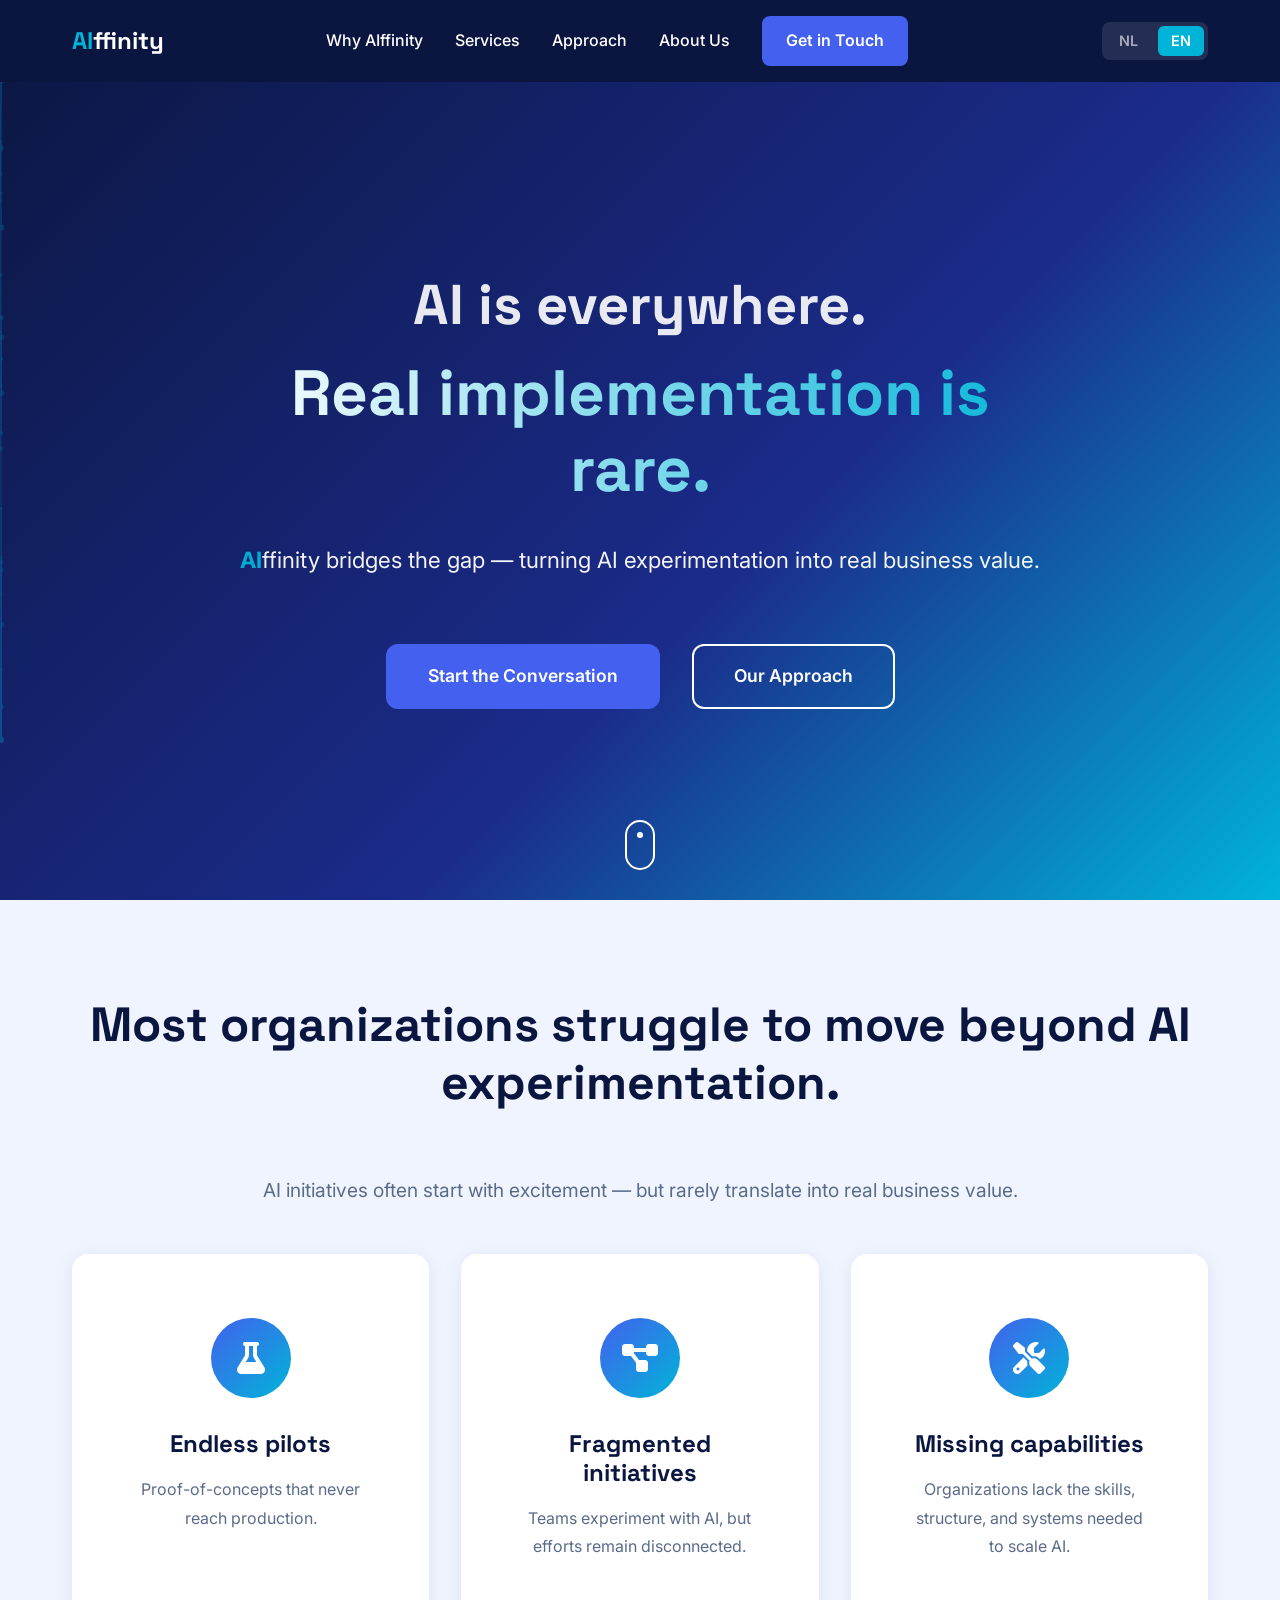
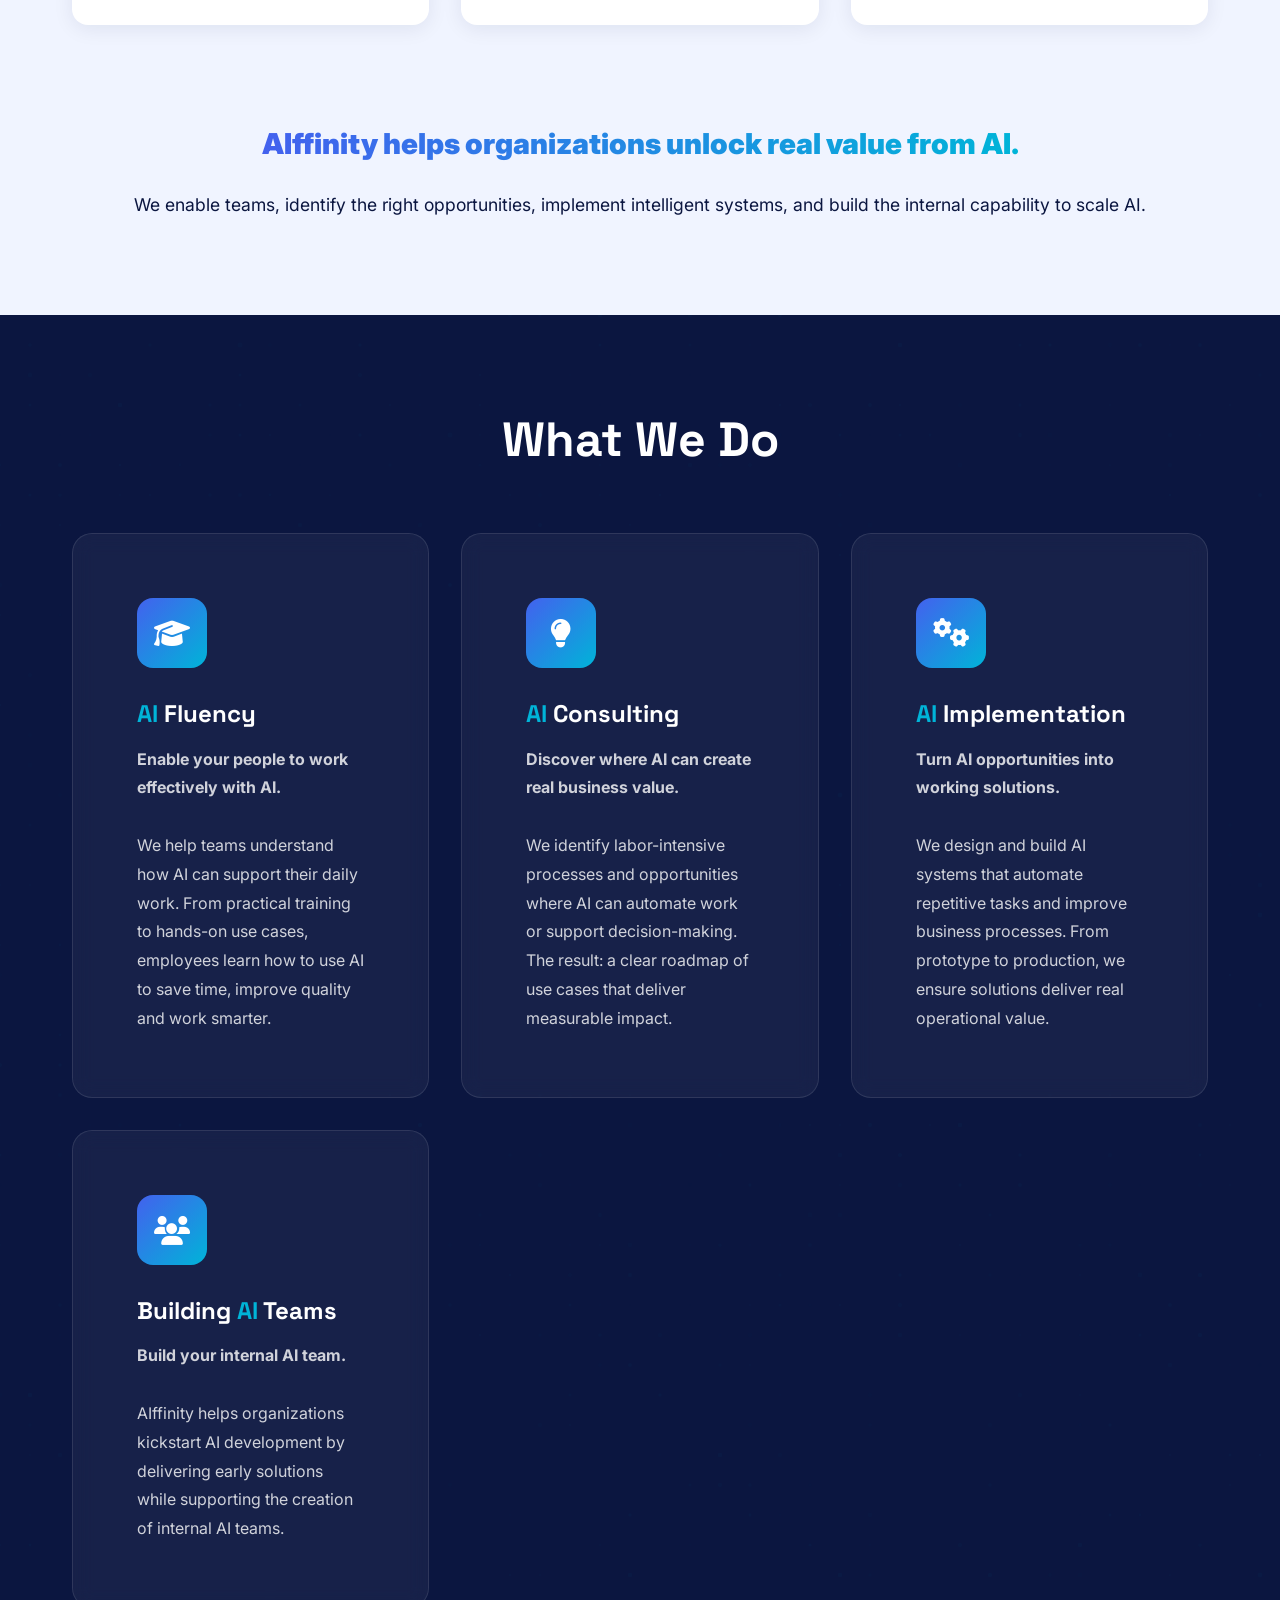
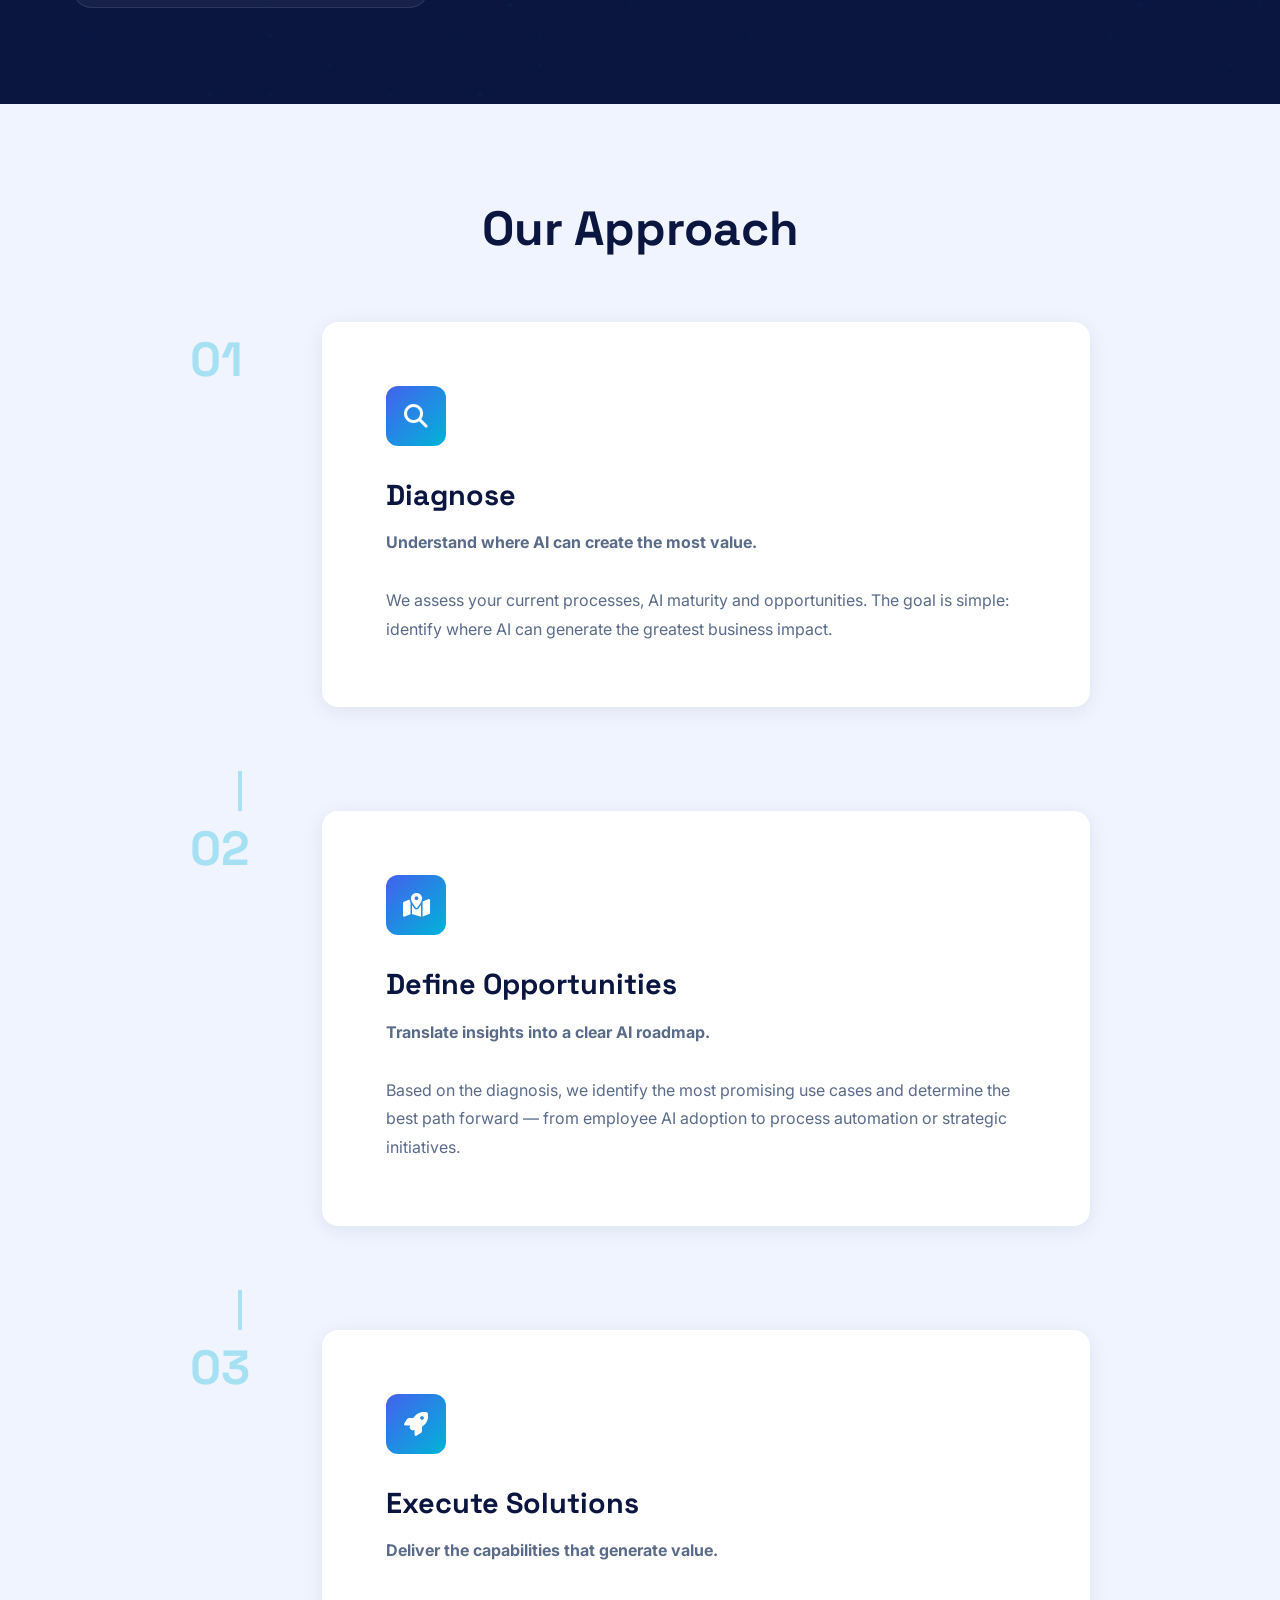
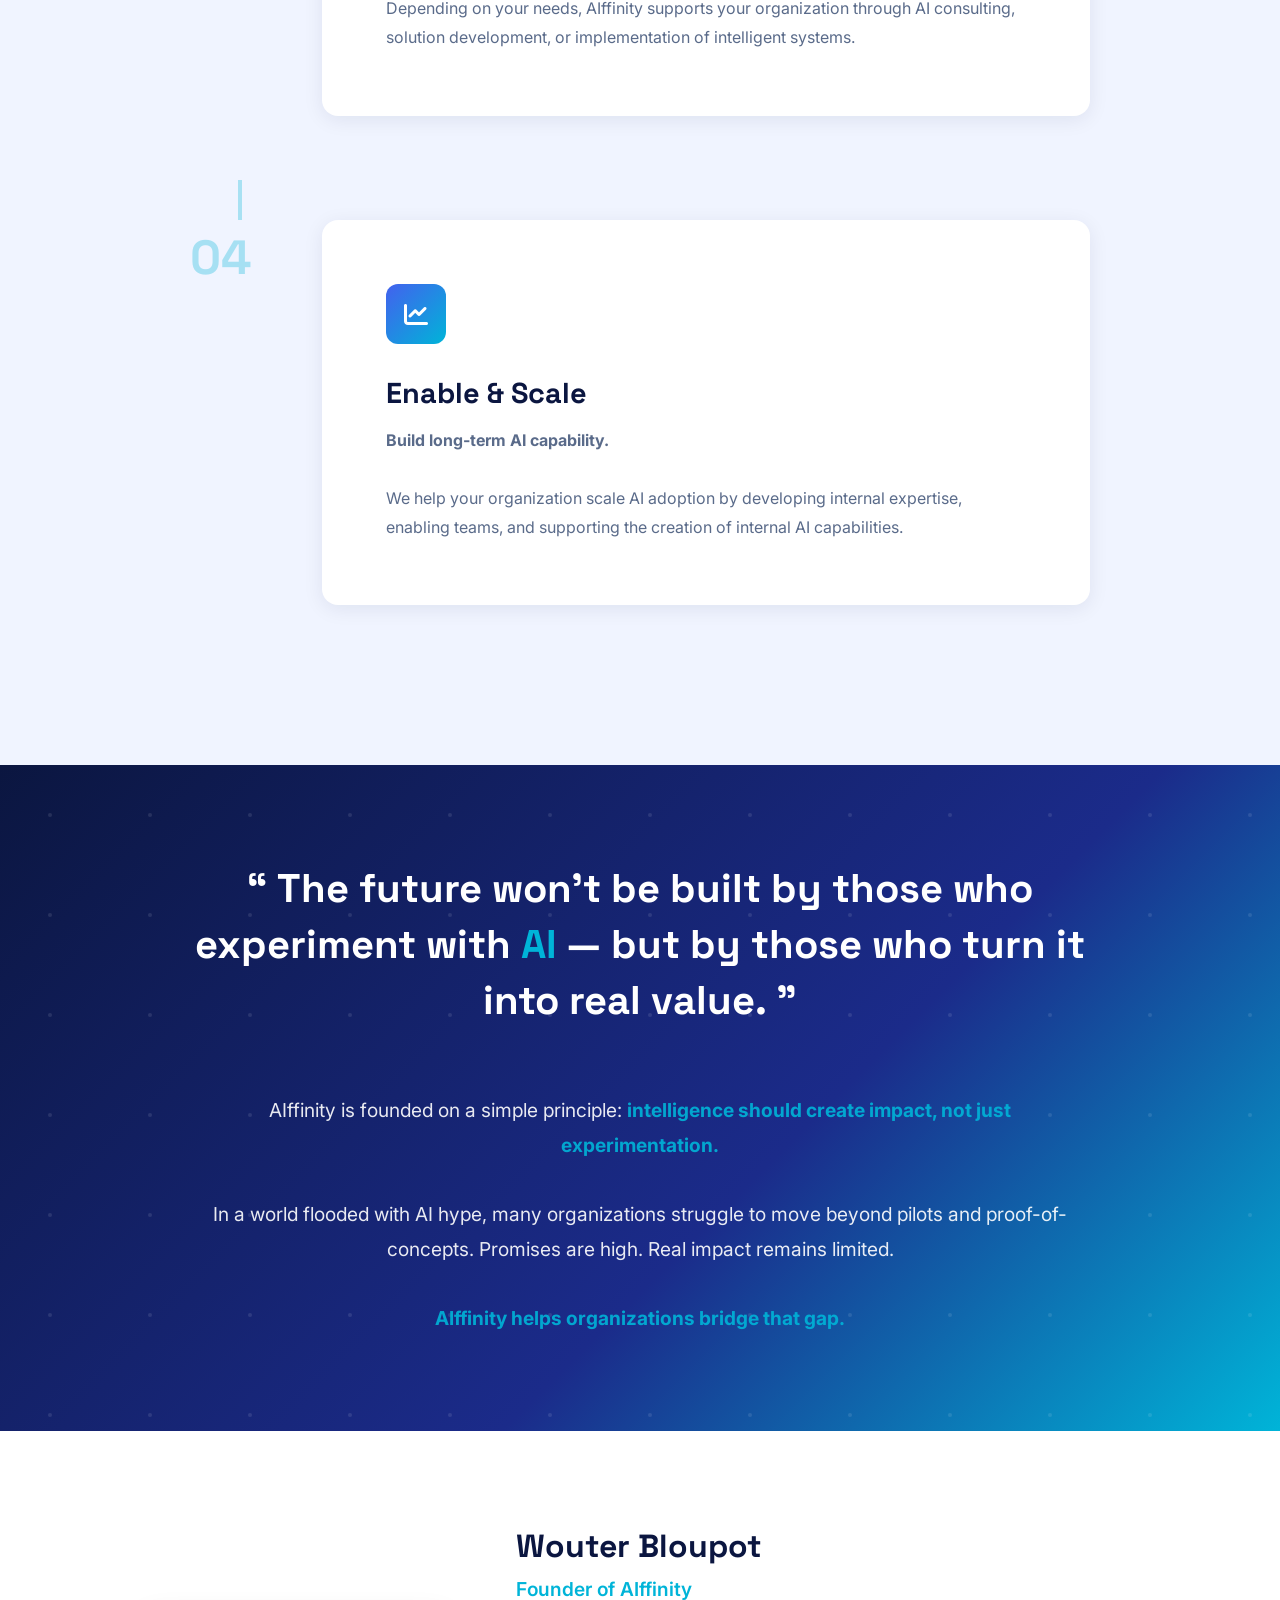
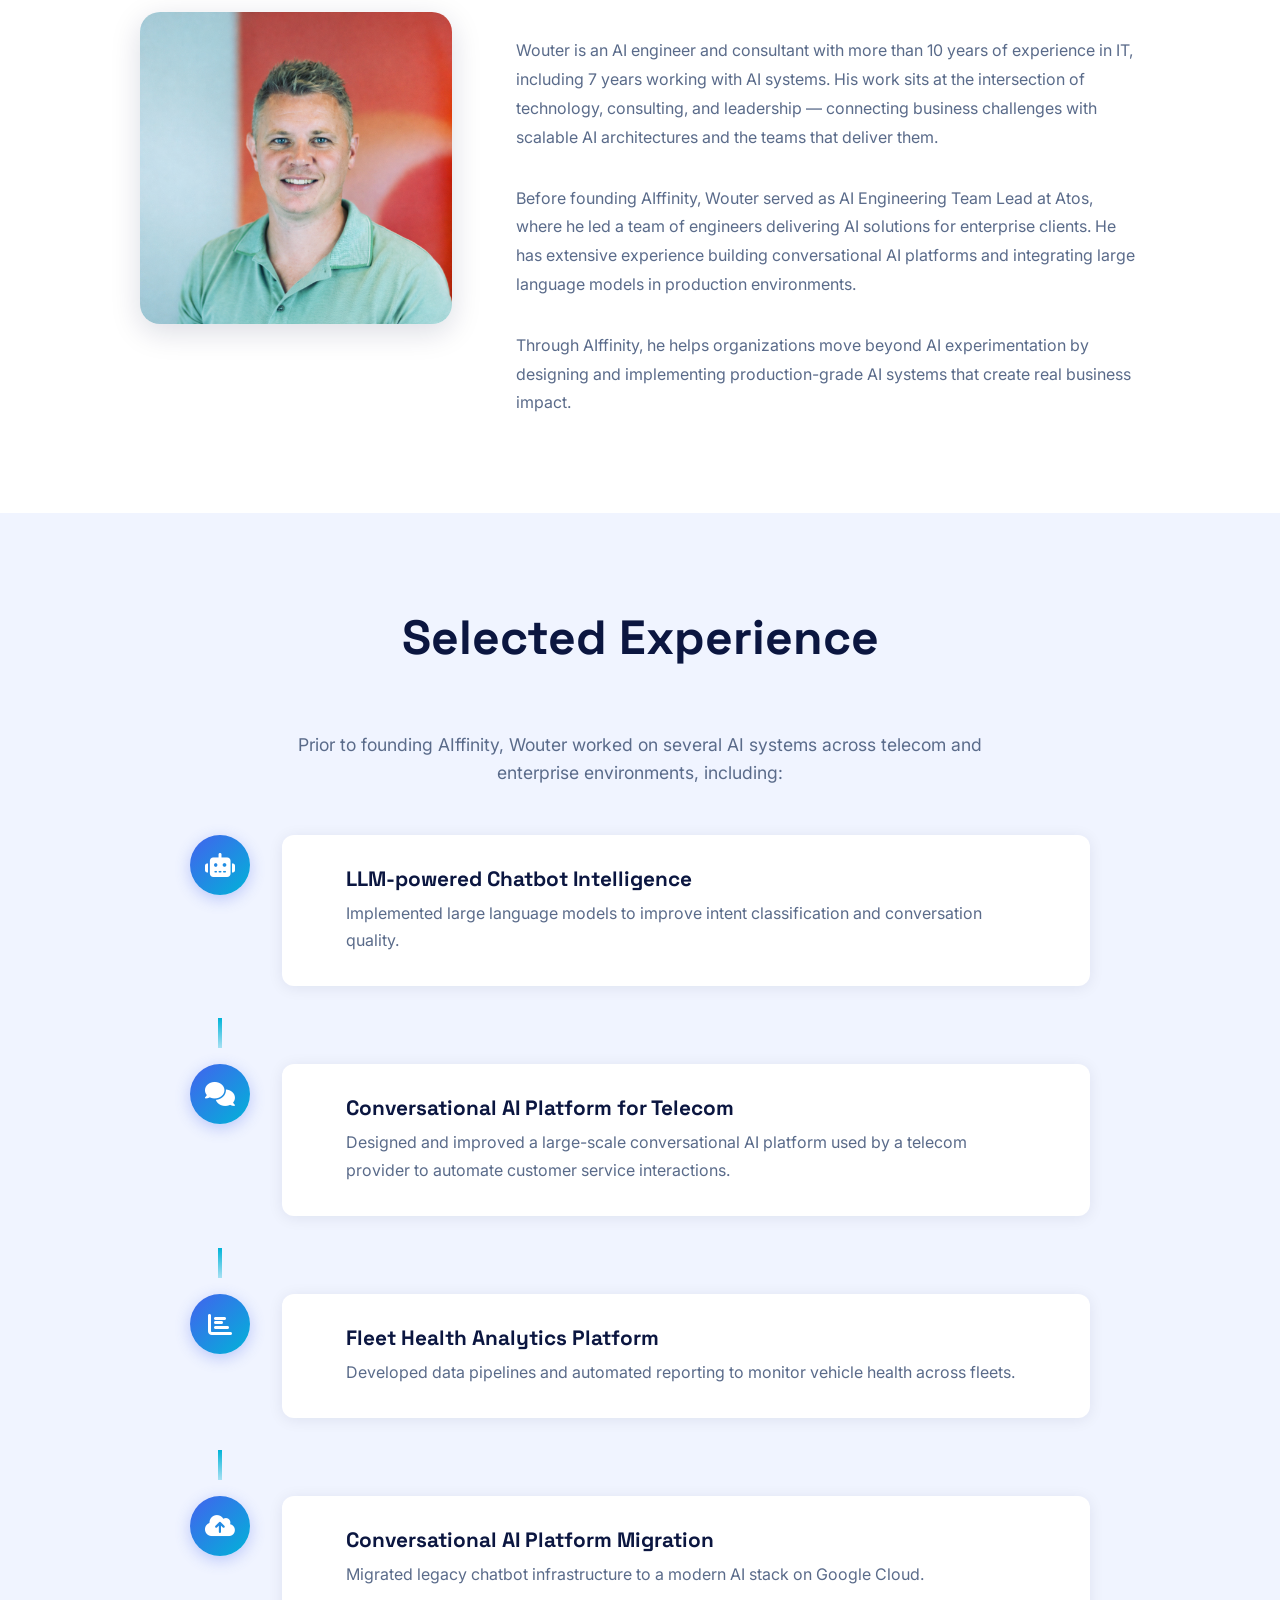
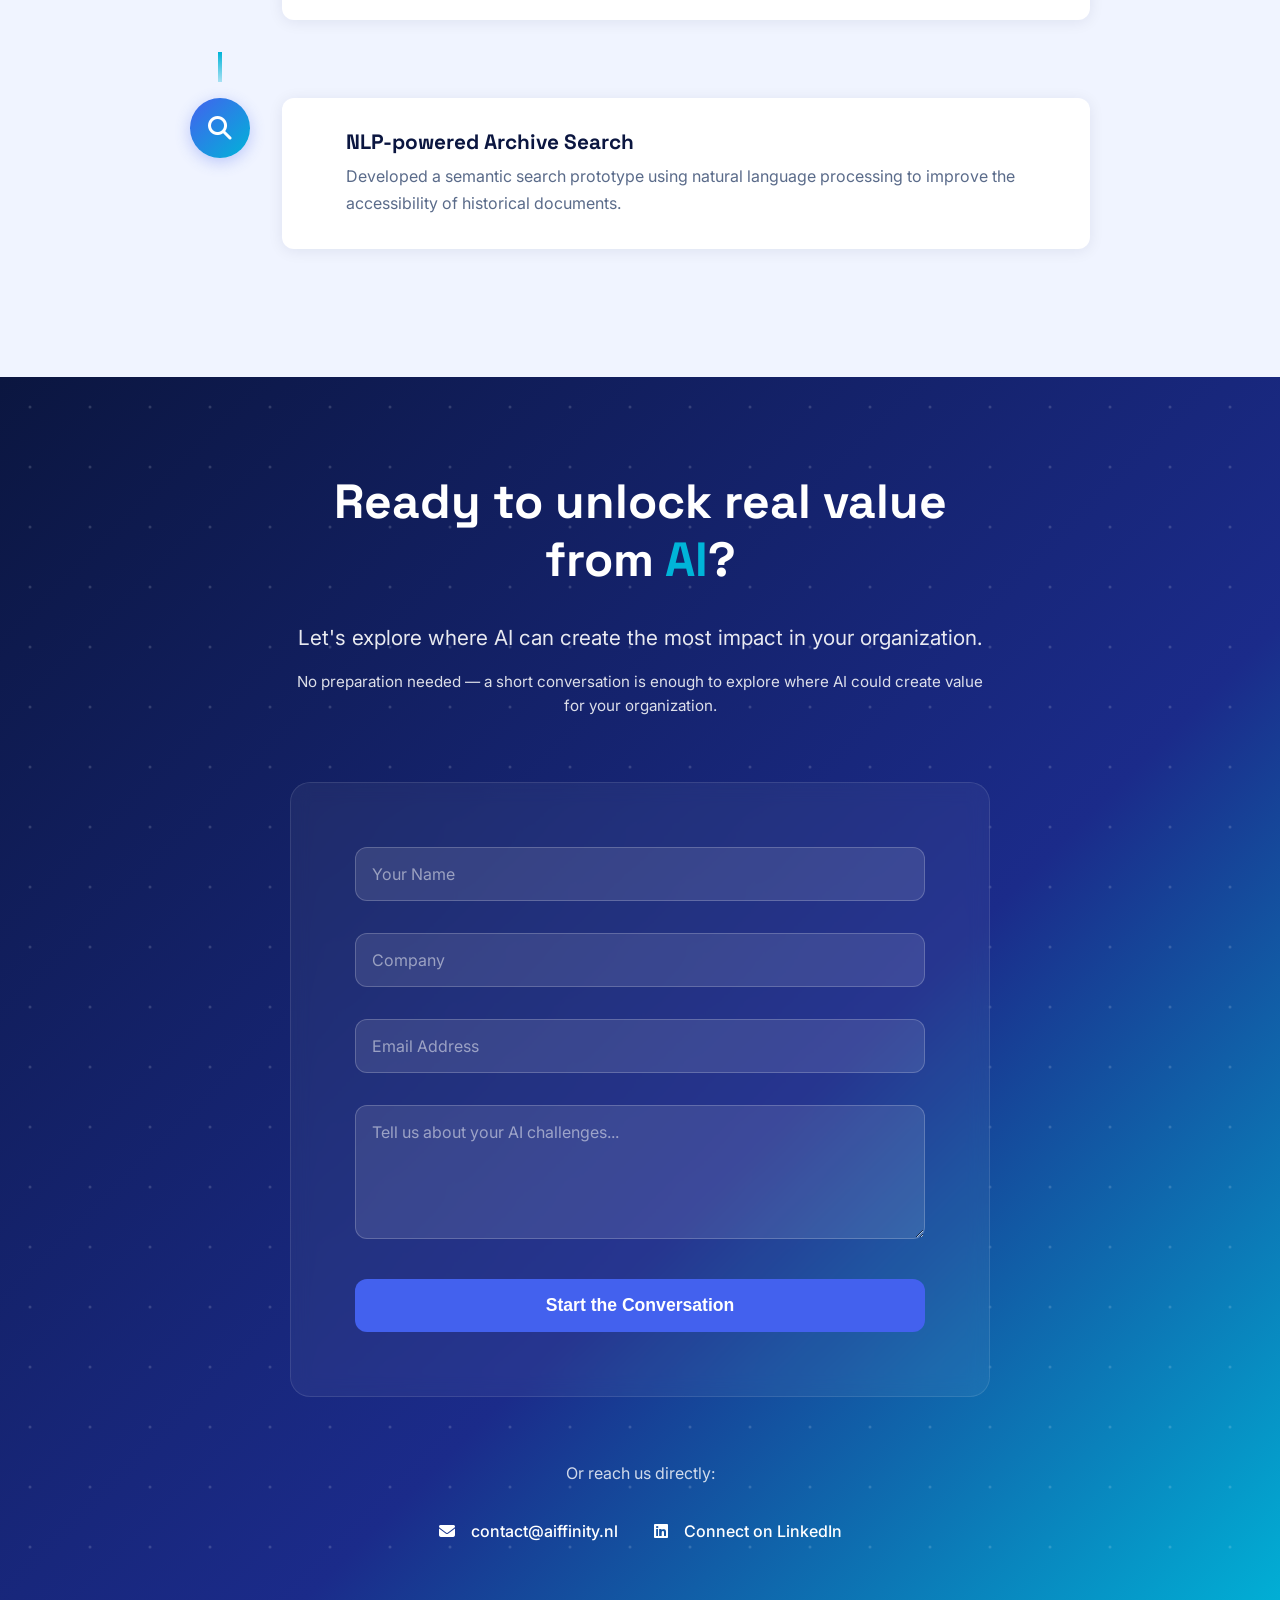
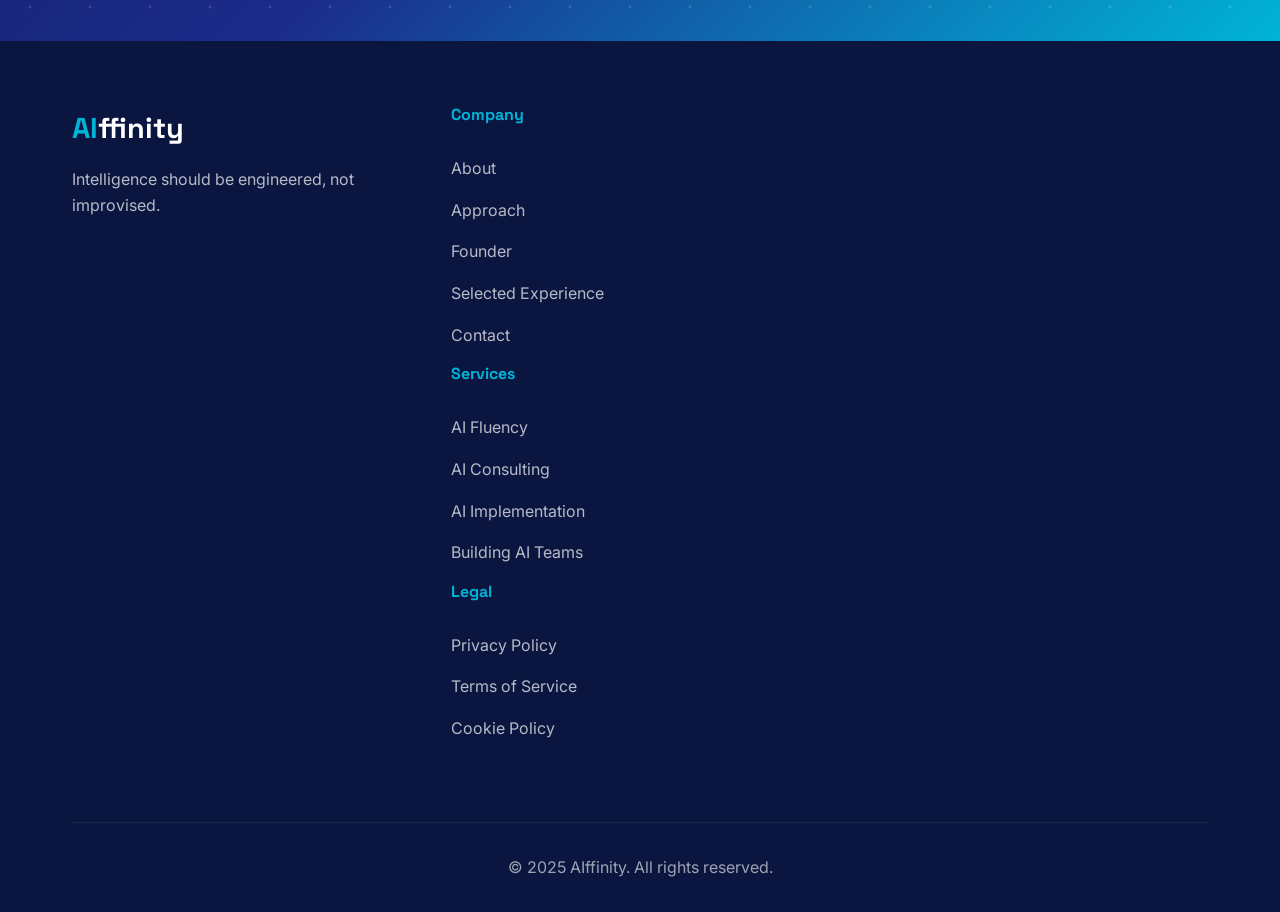
==== commit 77fe8dfe: "add favicon" ====
--- a/nl/index.html
+++ b/nl/index.html
@@ -5,6 +5,8 @@
     <meta name="viewport" content="width=device-width, initial-scale=1.0">
     <meta name="description" content="AIffinity - Organisaties helpen van AI-experimentatie naar echte bedrijfswaarde. Diepgaande engineering ontmoet architecturaal denken.">
     <title>AIffinity - Intelligentie Moet Worden Ontworpen</title>
+    <link rel="icon" type="image/png" href="../images/aiffinity-logo.png">
+    <link rel="apple-touch-icon" href="../images/aiffinity-logo.png">
     <link rel="stylesheet" href="../css/style.css">
     <link rel="preconnect" href="https://fonts.googleapis.com">
     <link rel="preconnect" href="https://fonts.gstatic.com" crossorigin>
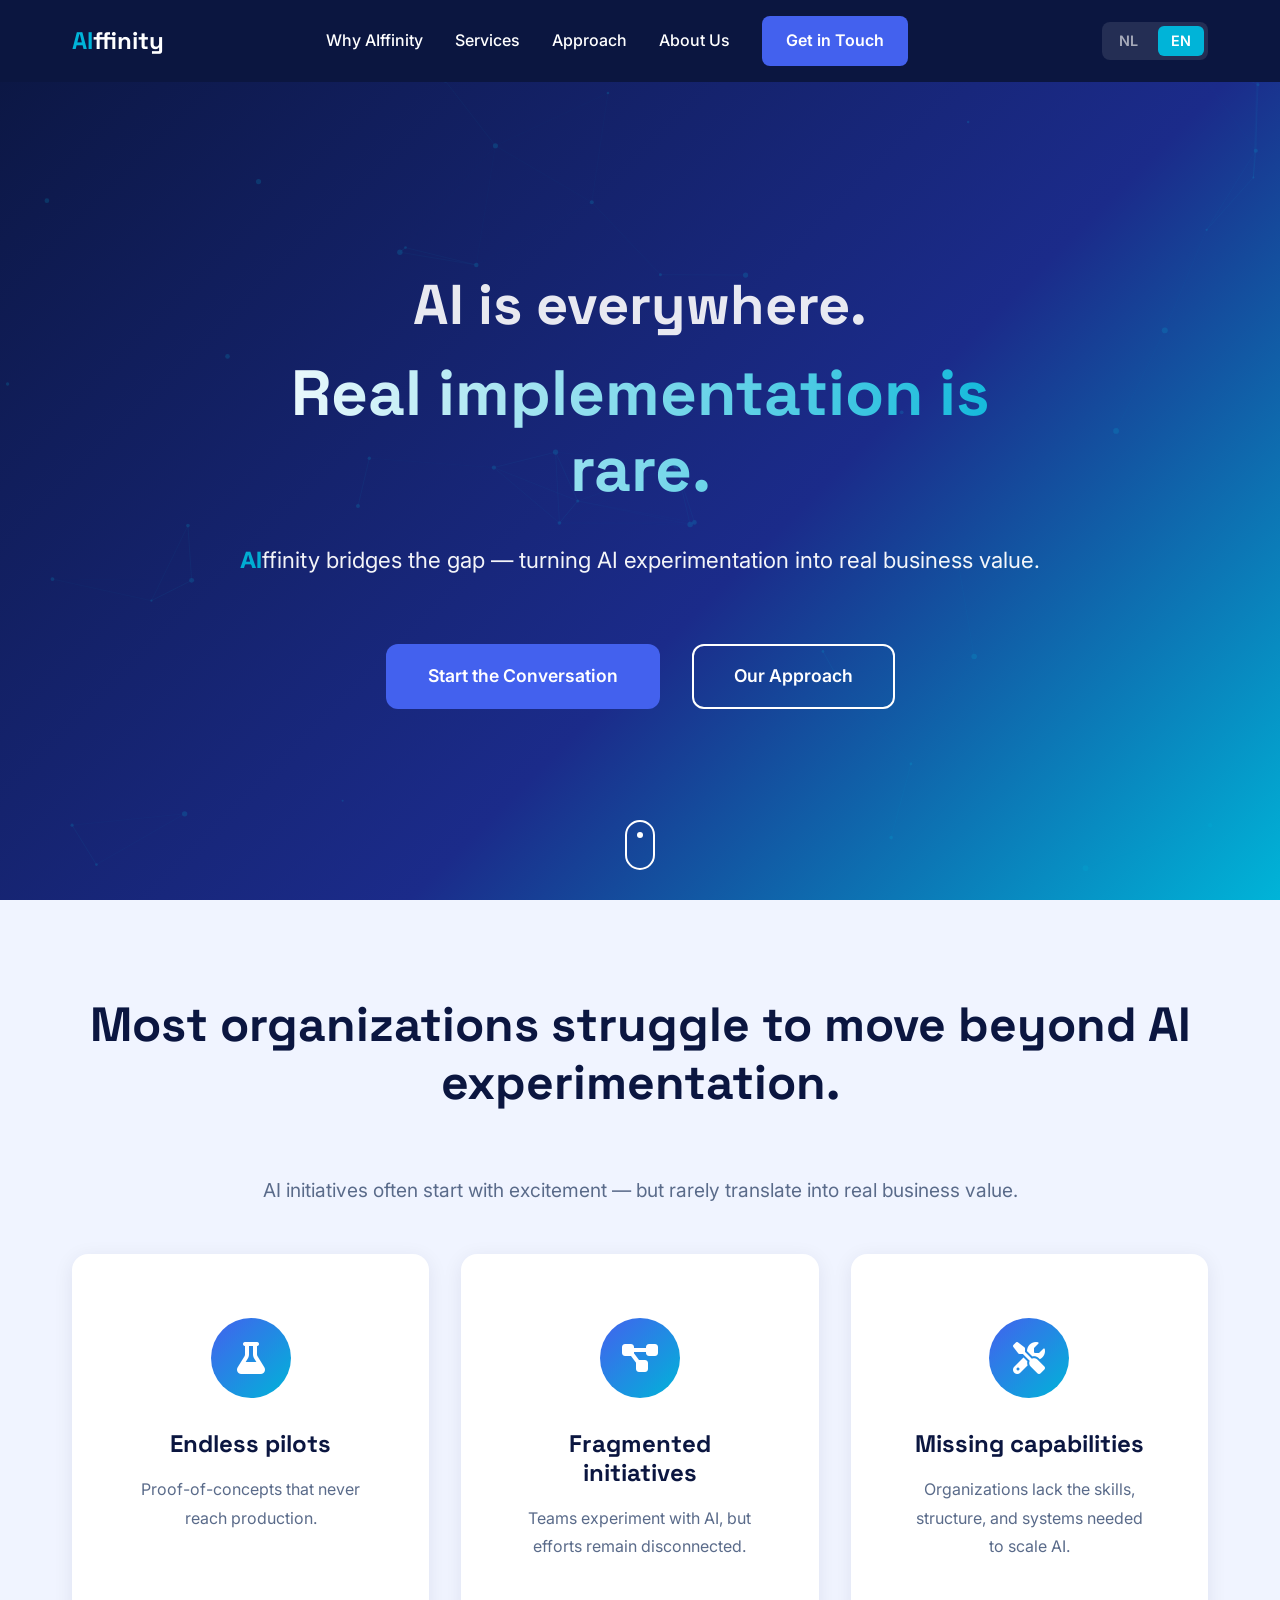
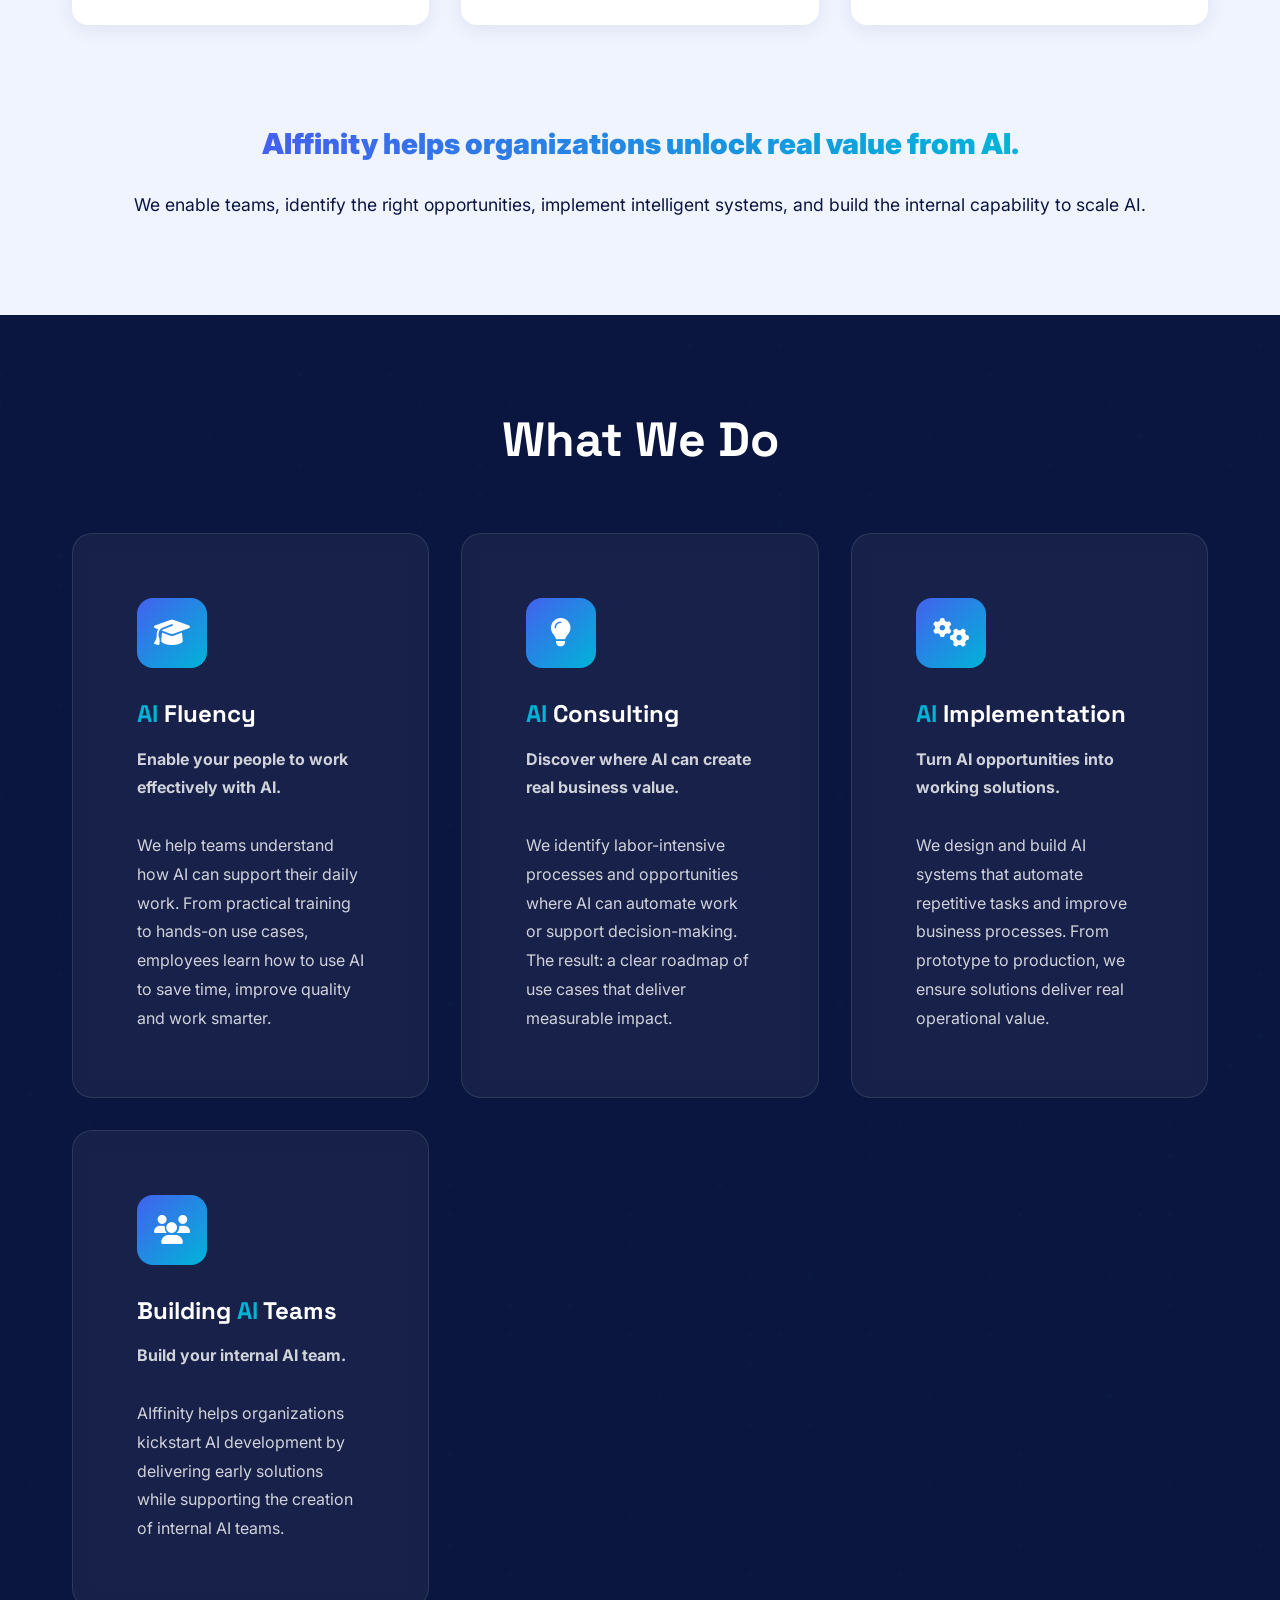
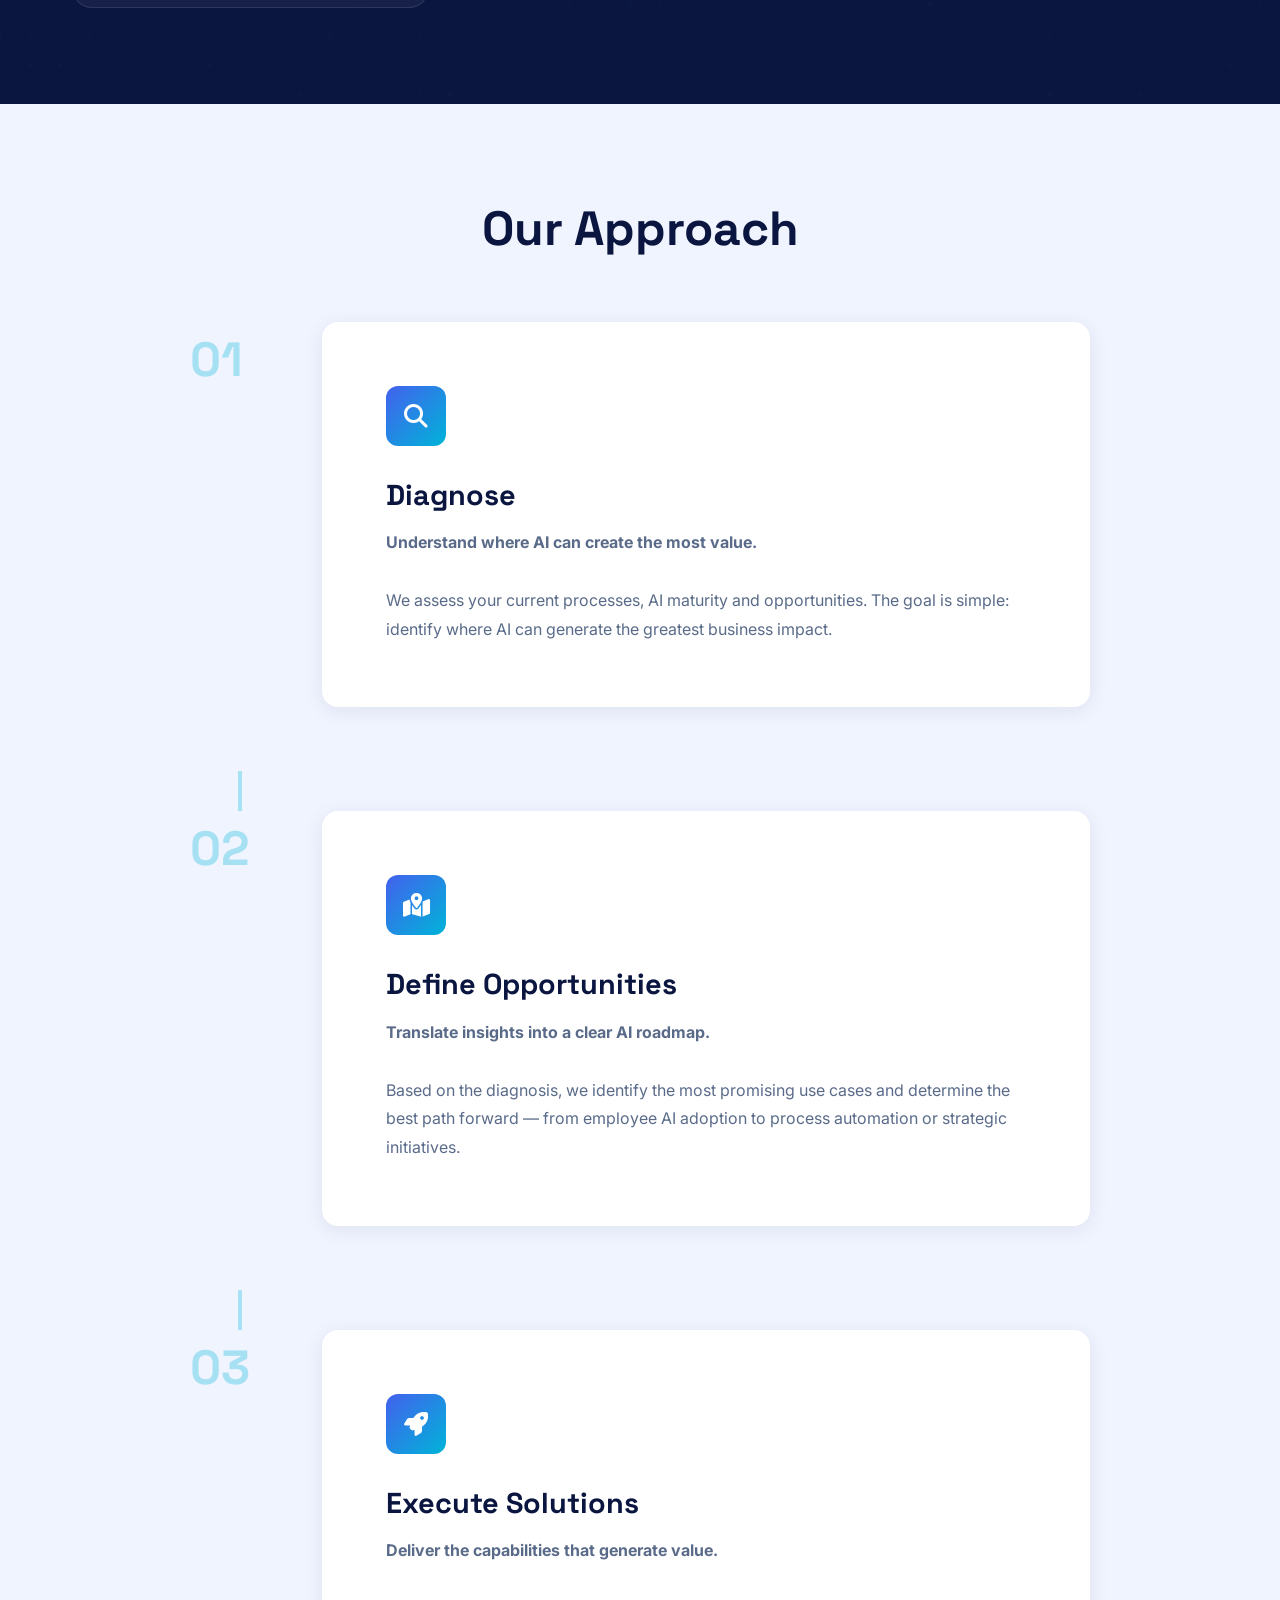
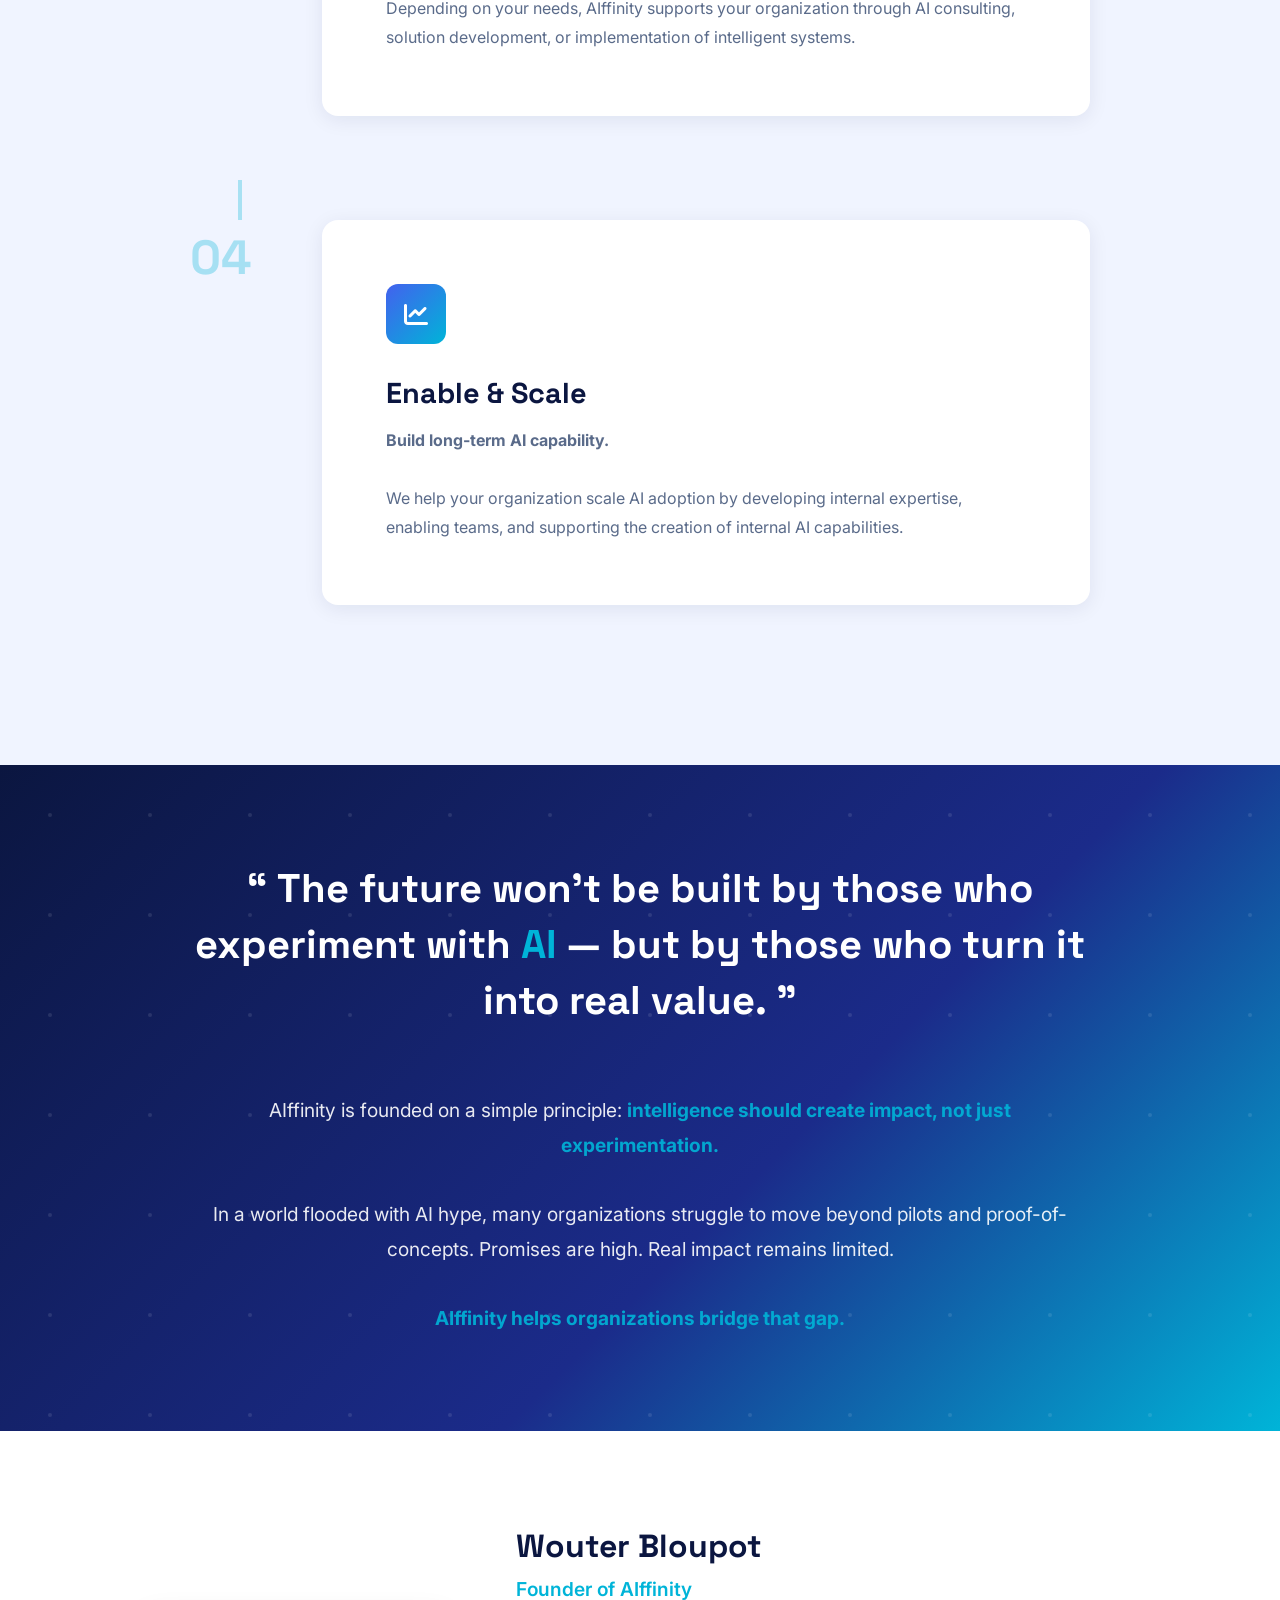
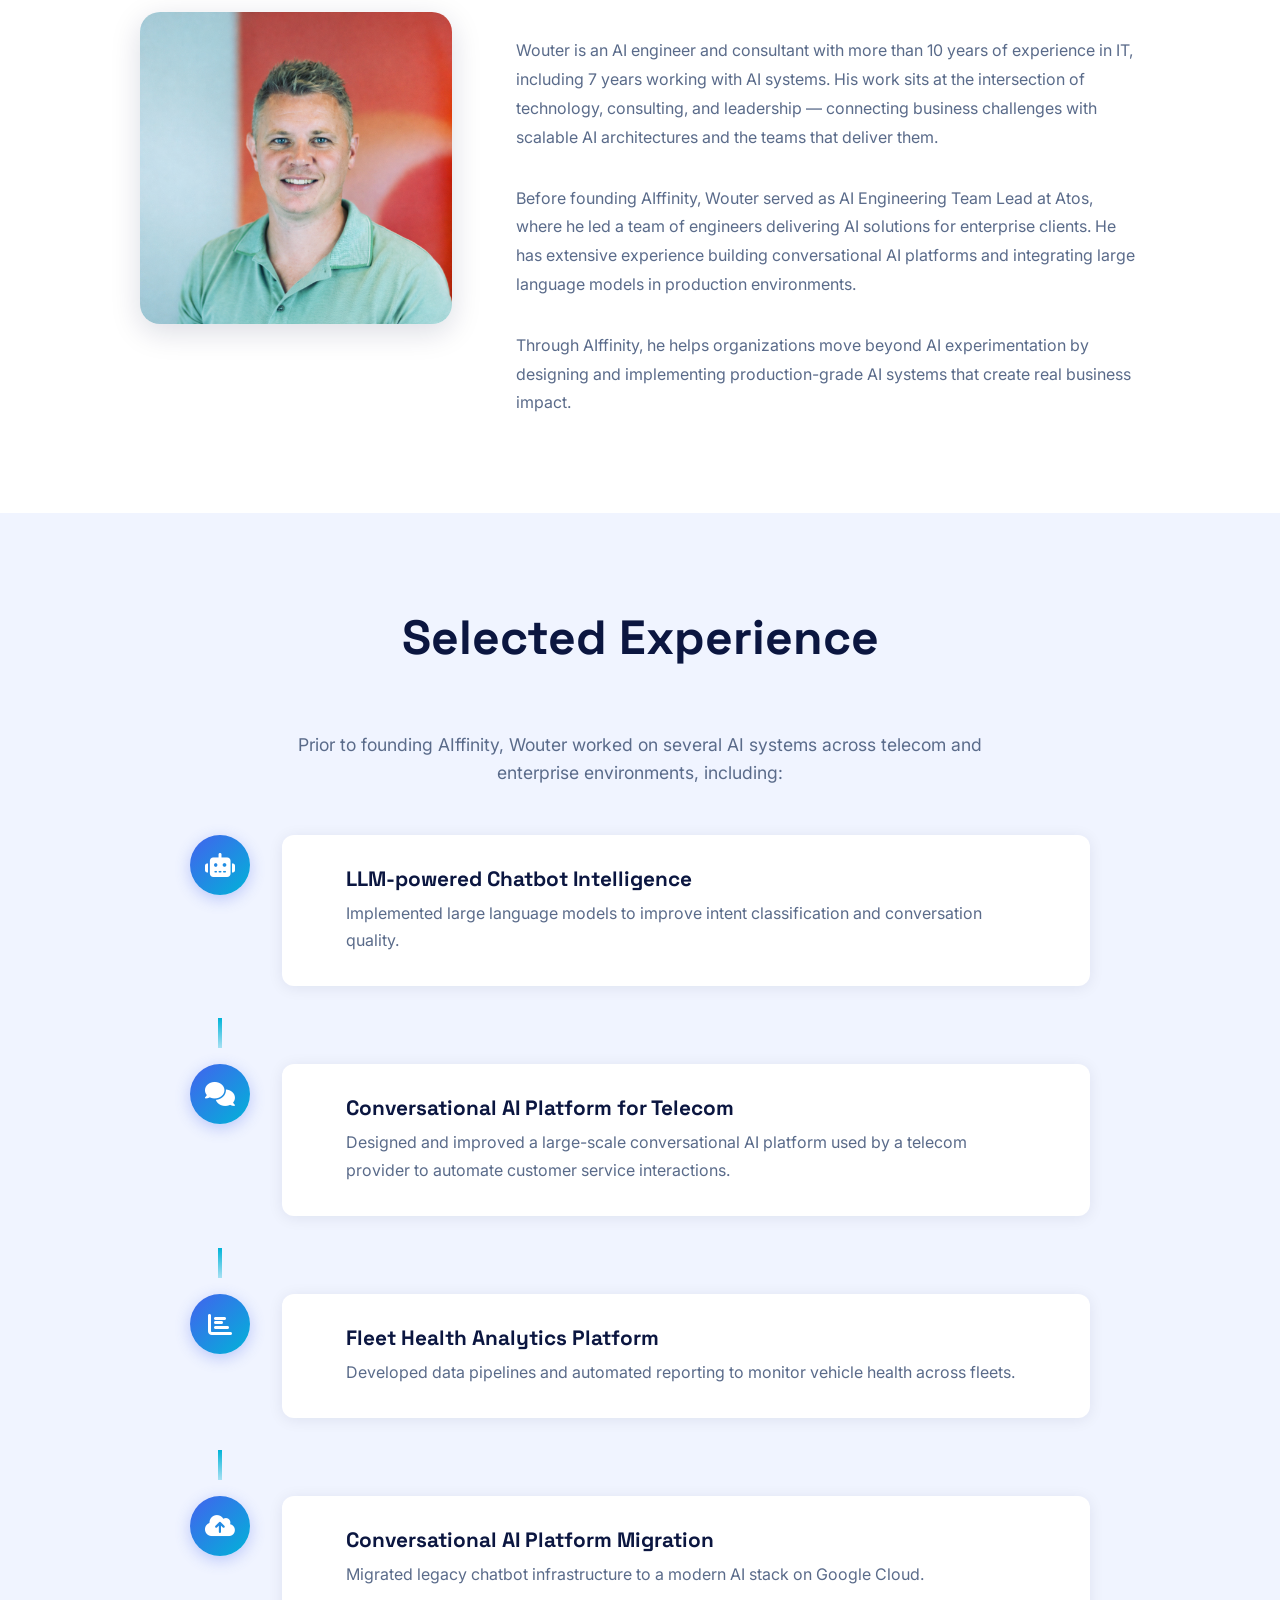
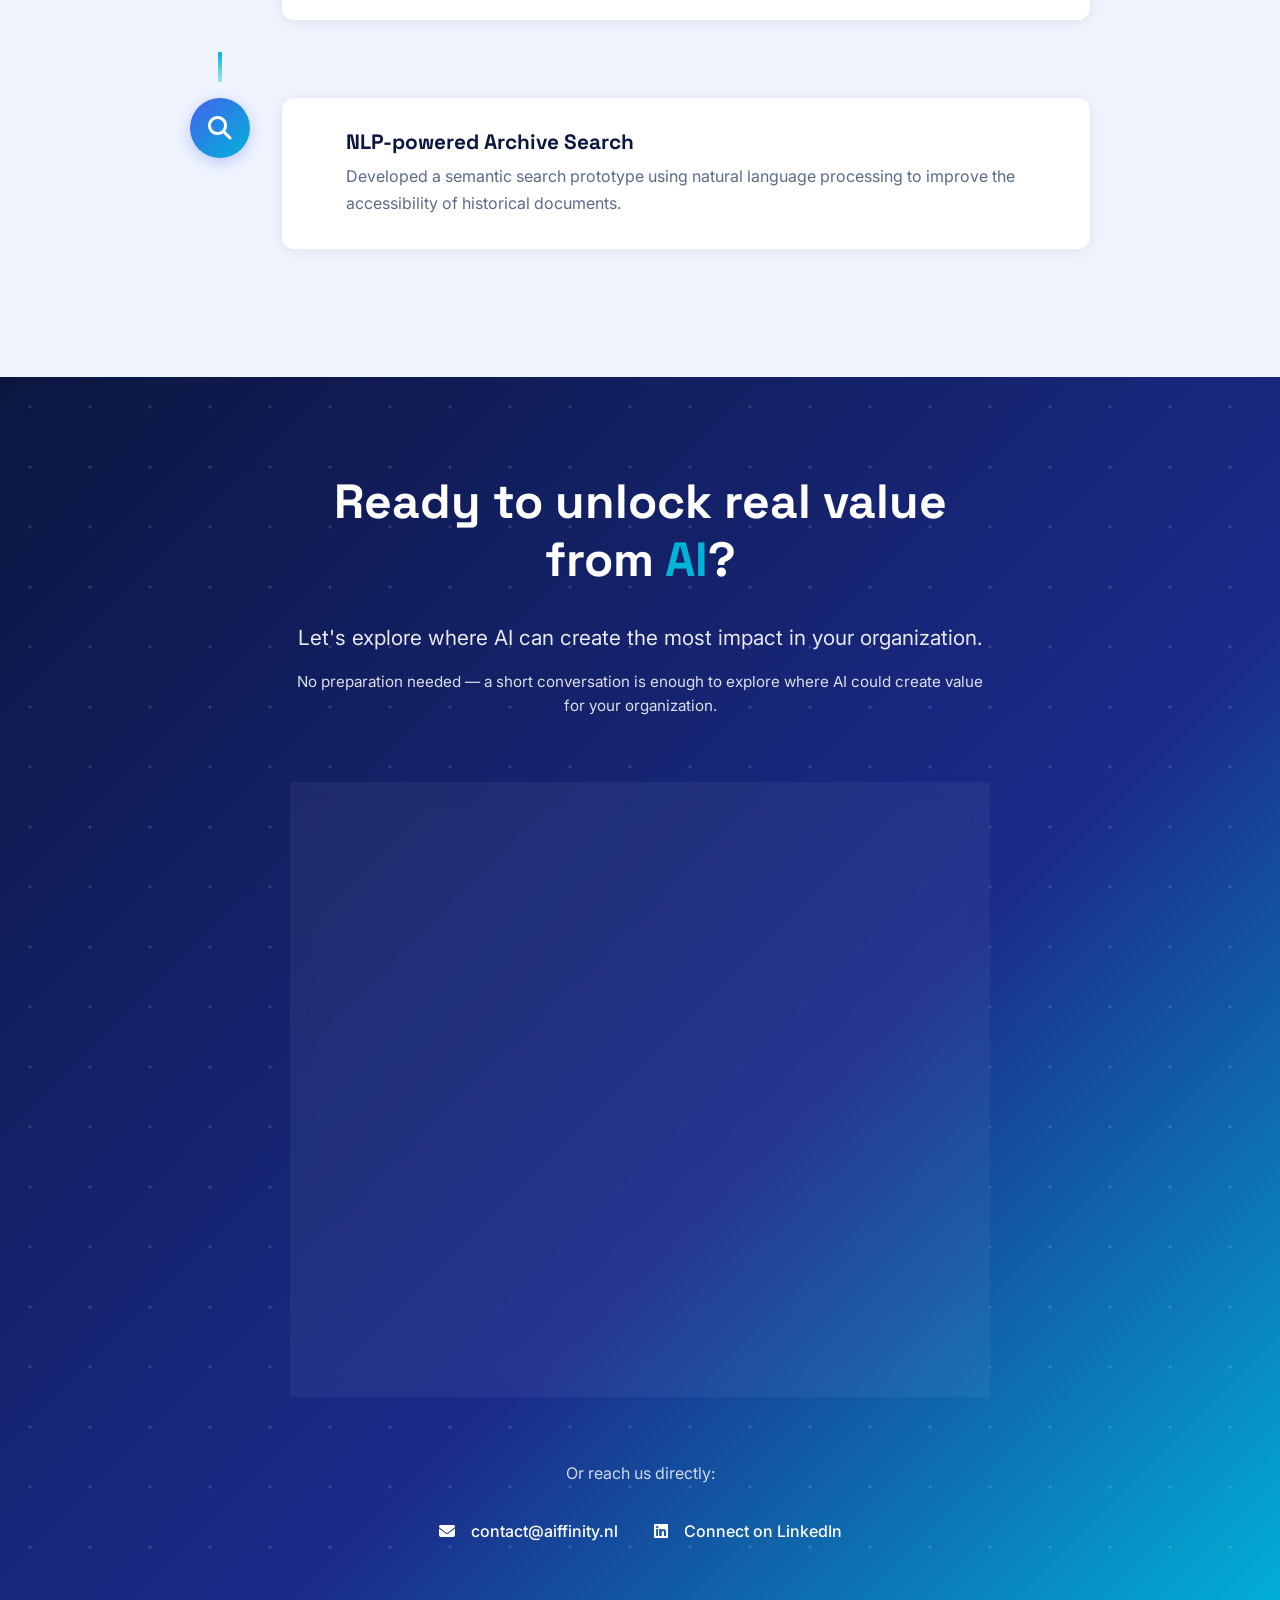
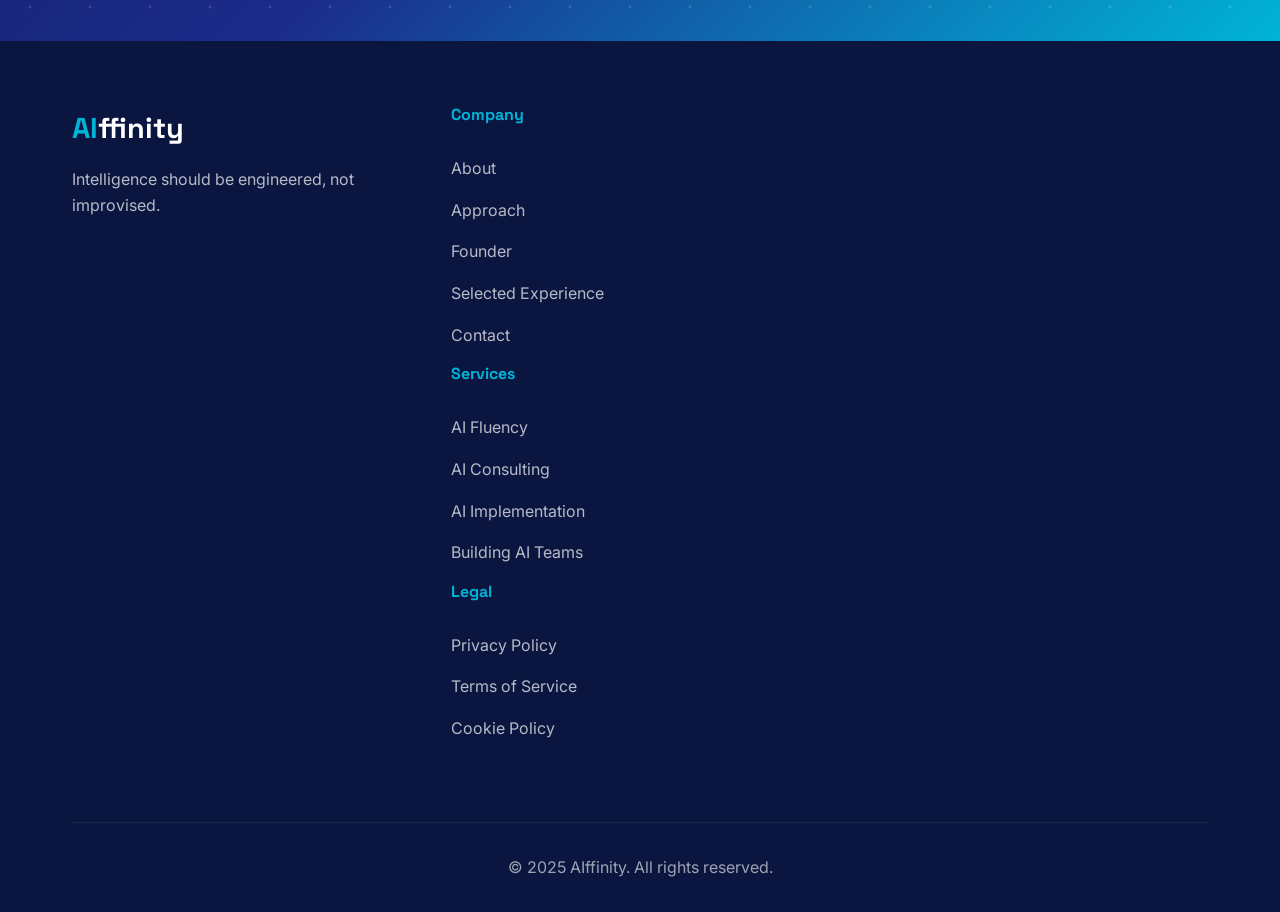
==== commit c27576d7: "replace favicon" ====
--- a/nl/index.html
+++ b/nl/index.html
@@ -5,8 +5,8 @@
     <meta name="viewport" content="width=device-width, initial-scale=1.0">
     <meta name="description" content="AIffinity - Organisaties helpen van AI-experimentatie naar echte bedrijfswaarde. Diepgaande engineering ontmoet architecturaal denken.">
     <title>AIffinity - Intelligentie Moet Worden Ontworpen</title>
-    <link rel="icon" type="image/png" href="../images/aiffinity-logo.png">
-    <link rel="apple-touch-icon" href="../images/aiffinity-logo.png">
+    <link rel="icon" type="image/png" href="../images/favicon.png">
+    <link rel="apple-touch-icon" href="../images/favicon.png">
     <link rel="stylesheet" href="../css/style.css">
     <link rel="preconnect" href="https://fonts.googleapis.com">
     <link rel="preconnect" href="https://fonts.gstatic.com" crossorigin>
